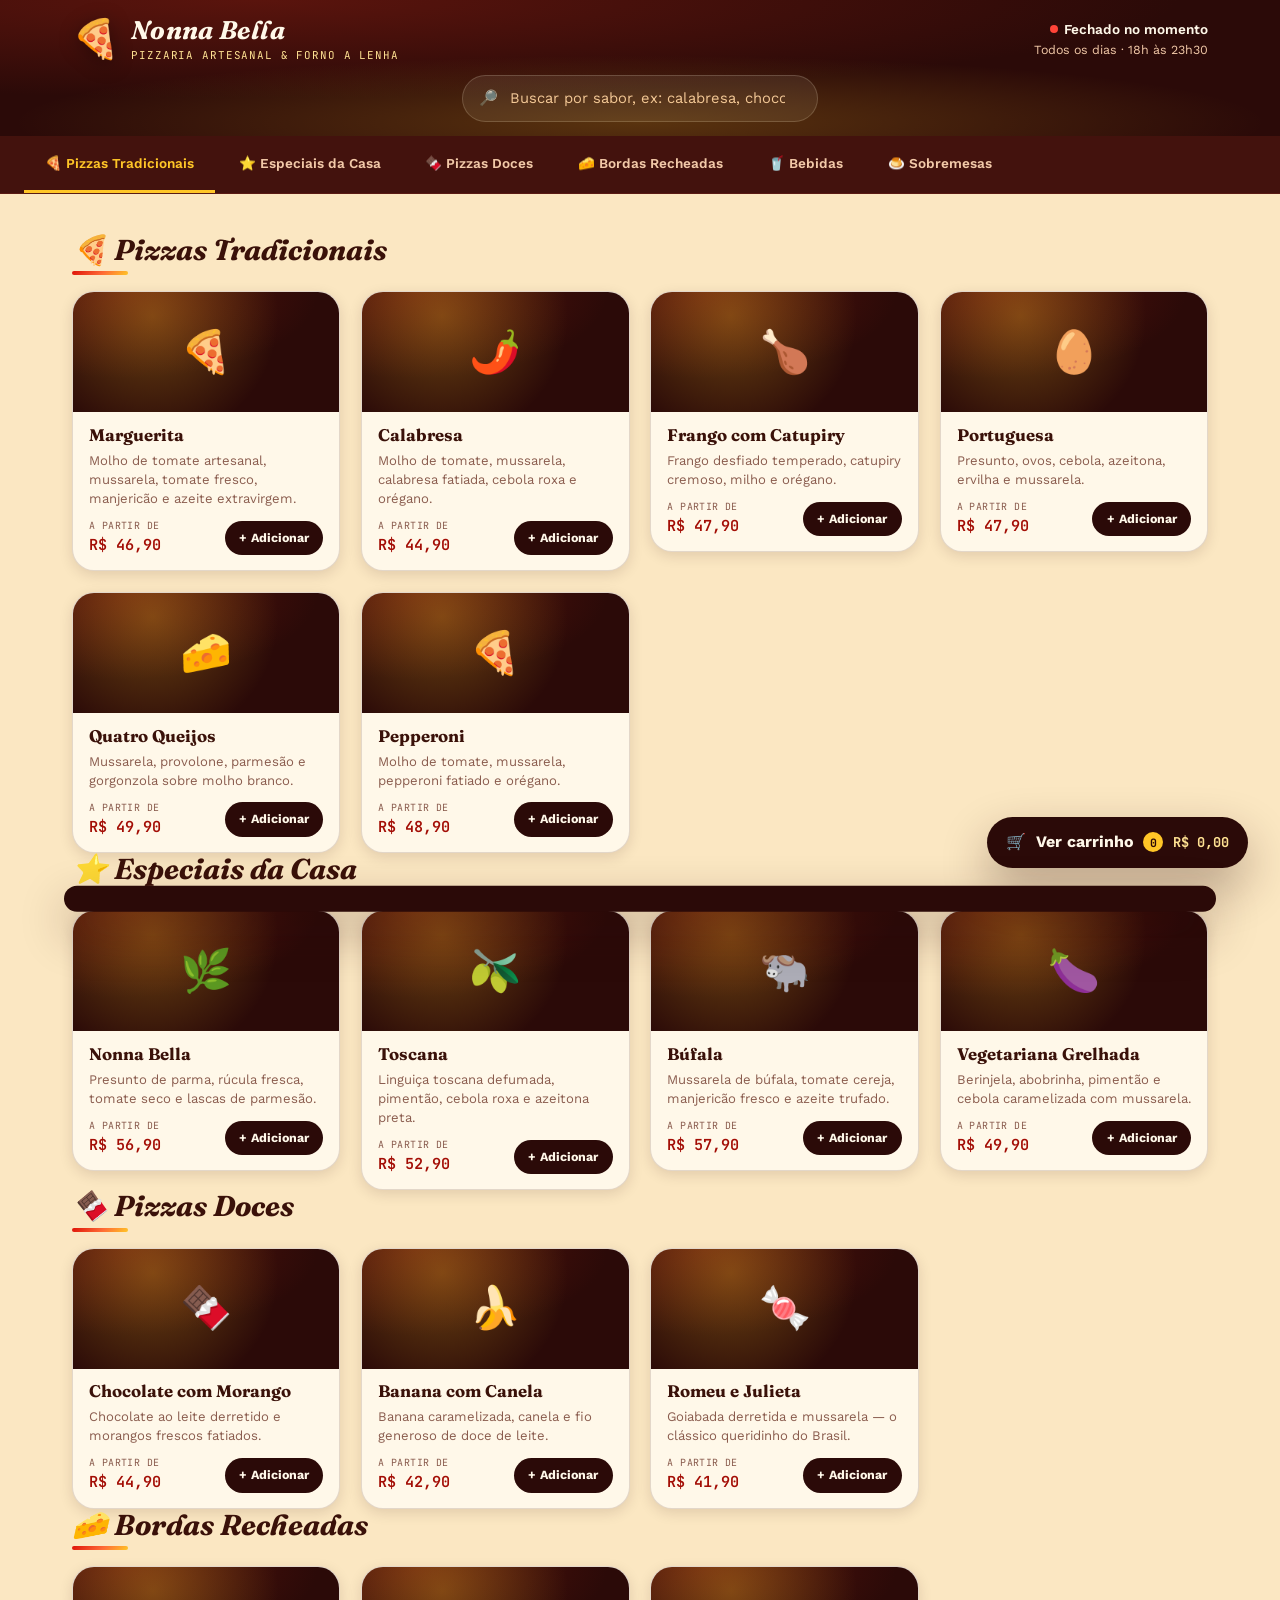
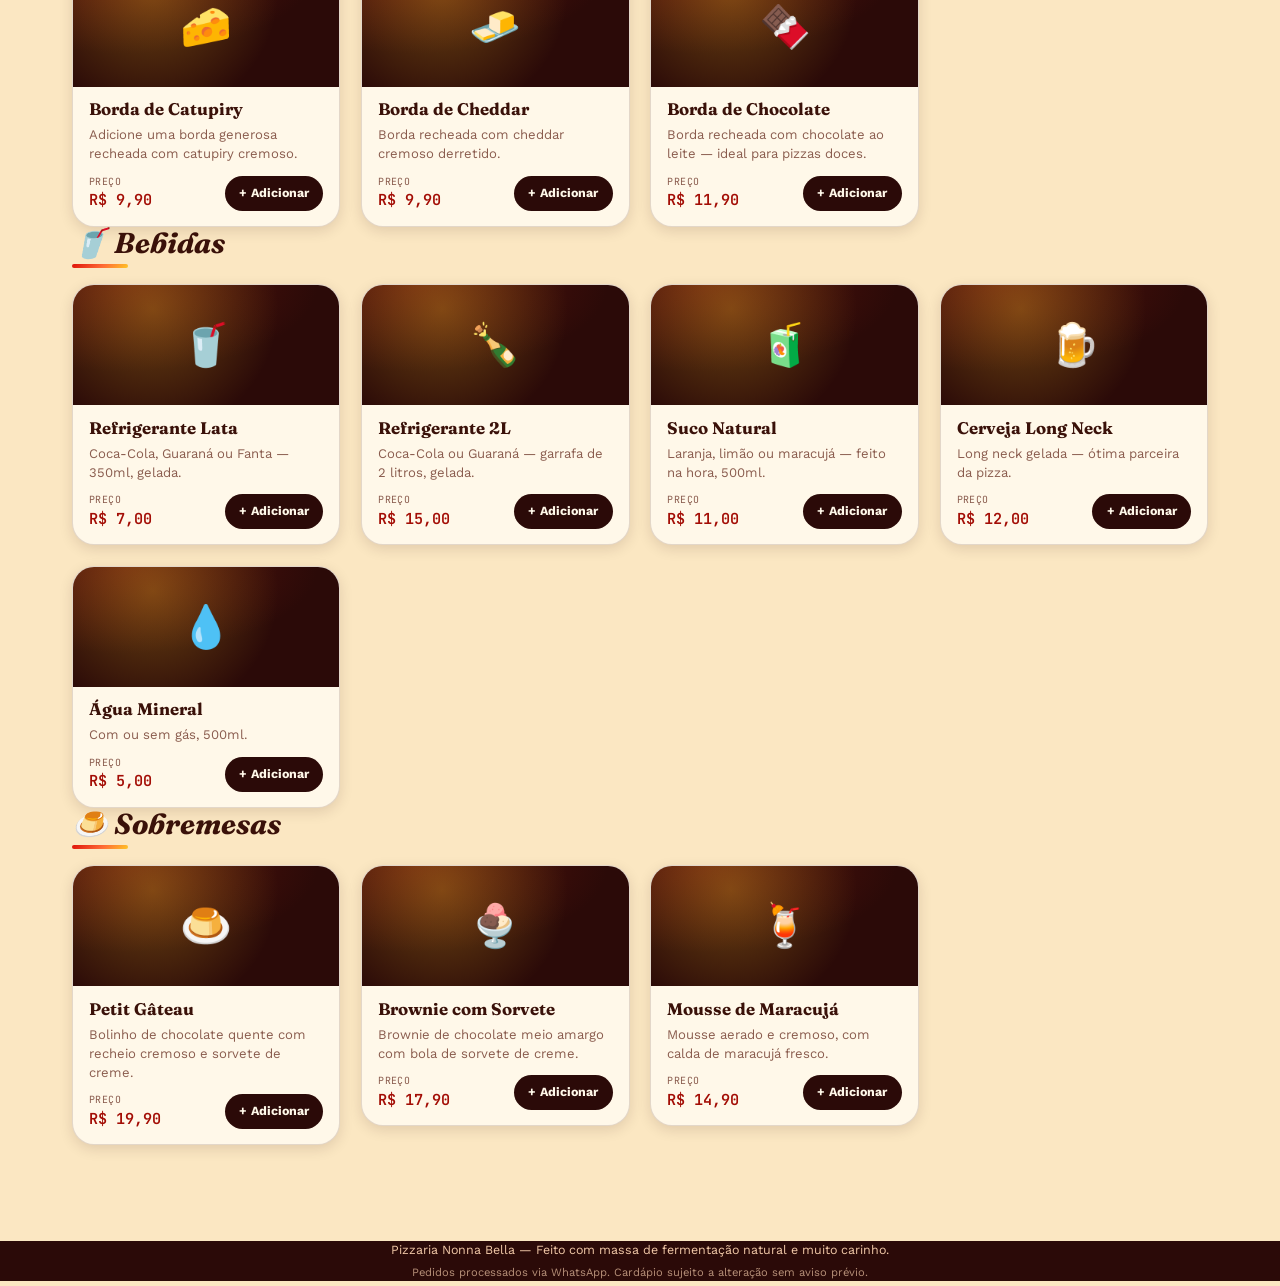
==== index.html @ b8e19115 "ajustes" ====
<!DOCTYPE html>
<html lang="pt-BR">
<head>
  <meta charset="UTF-8">
  <meta name="viewport" content="width=device-width, initial-scale=1.0, viewport-fit=cover">
  <meta name="theme-color" content="#2B0A08">
  <title>Pizzaria Nonna Bella — Cardápio Digital</title>
  <meta name="description" content="Peça sua pizza artesanal favorita e receba no conforto de casa. Cardápio digital com carrinho e finalização direto pelo WhatsApp.">

  <link rel="preconnect" href="https://fonts.googleapis.com">
  <link rel="preconnect" href="https://fonts.gstatic.com" crossorigin>
  <link rel="stylesheet" href="https://fonts.googleapis.com/css2?family=Fraunces:ital,opsz,wght@0,9..144,400;0,9..144,600;0,9..144,700;0,9..144,900;1,9..144,500;1,9..144,700&family=Work+Sans:wght@400;500;600;700;800&family=JetBrains+Mono:wght@400;600&display=swap">

  <link rel="icon" href="data:image/svg+xml,<svg xmlns=%22http://www.w3.org/2000/svg%22 viewBox=%220 0 100 100%22><text y=%22.9em%22 font-size=%2290%22>🍕</text></svg>">

  <link rel="stylesheet" href="style.css">
  <link rel="stylesheet" href="mobile.css">
</head>
<body>

<a class="pular-para-conteudo" href="#conteudoPrincipal">Pular para o cardápio</a>

<!-- ===================== CABEÇALHO ===================== -->
<header class="cabecalho" id="cabecalho">
  <div class="cabecalho__faixa-superior">
    <div class="cabecalho__conteudo container">
      <div class="cabecalho__marca">
        <span class="cabecalho__logo" aria-hidden="true">🍕</span>
        <hgroup class="cabecalho__textos">
          <h1 class="cabecalho__titulo">Nonna Bella</h1>
          <p class="cabecalho__subtitulo">Pizzaria Artesanal &amp; Forno a Lenha</p>
        </hgroup>
      </div>

      <div class="cabecalho__info">
        <p class="cabecalho__status" id="statusLoja">
          <span class="cabecalho__ponto-status" id="pontoStatus" aria-hidden="true"></span>
          <span id="textoStatus">Aberto agora</span>
        </p>
        <p class="cabecalho__horario">Todos os dias · 18h às 23h30</p>
      </div>
    </div>

    <search class="cabecalho__busca container">
      <label class="campo-busca" for="buscaProduto">
        <span class="campo-busca__icone" aria-hidden="true">🔎</span>
        <input type="search" id="buscaProduto" class="campo-busca__input" placeholder="Buscar por sabor, ex: calabresa, chocolate..." autocomplete="off">
      </label>
    </search>
  </div>

  <nav class="navegacao-categorias" id="navCategorias" aria-label="Categorias do cardápio">
    <!-- lista de categorias gerada via JavaScript -->
  </nav>
</header>

<!-- ===================== CONTEÚDO / PRODUTOS ===================== -->
<main class="conteudo container" id="conteudoPrincipal">
  <div id="listaCategorias"><!-- seções de categorias geradas via JavaScript --></div>

  <p class="mensagem-sem-resultado oculto" id="mensagemSemResultado">
    Nenhum item encontrado para essa busca. Tente outro termo 🍕
  </p>
</main>

<footer class="rodape">
  <div class="rodape__conteudo container">
    <p>Pizzaria Nonna Bella — Feito com massa de fermentação natural e muito carinho.</p>
    <p class="rodape__legal">Pedidos processados via WhatsApp. Cardápio sujeito a alteração sem aviso prévio.</p>
  </div>
</footer>

<!-- ===================== BOTÃO FLUTUANTE DO CARRINHO ===================== -->
<button type="button" id="botaoCarrinhoFlutuante" class="botao-carrinho-flutuante" aria-label="Abrir carrinho de compras">
  <span class="botao-carrinho-flutuante__icone" aria-hidden="true">🛒</span>
  <span class="botao-carrinho-flutuante__texto">Ver carrinho</span>
  <span class="botao-carrinho-flutuante__contador" id="contadorCarrinho">0</span>
  <span class="botao-carrinho-flutuante__total" id="totalCarrinhoFlutuante">R$ 0,00</span>
</button>

<!-- =====================================================================
     MODAL DE PRODUTO — div controlada por classe (.oculto). Optamos por
     NÃO usar <dialog> nativo aqui: o <dialog> vem com uma folha de
     estilos própria do navegador (definindo display, position, margin
     etc.) que compete com o nosso CSS de formas que variam entre
     Chrome/Safari/Firefox. Como não há como testar pixel a pixel em
     todos os navegadores neste ambiente, preferimos o mecanismo abaixo:
     100% controlado pelo nosso próprio CSS, sem nenhuma regra "de
     fábrica" do navegador para entrar em conflito.
     ===================================================================== -->
<div class="sobreposicao oculto" id="sobreposicaoProduto"></div>
<section id="modalProduto" class="modal-produto oculto" role="dialog" aria-modal="true" aria-labelledby="modalProdutoTitulo">
  <button type="button" id="fecharModalProduto" class="modal-produto__fechar" aria-label="Fechar">✕</button>

  <header class="modal-produto__cabecalho">
    <div class="modal-produto__foto-area">
      <span class="modal-produto__emoji" id="modalProdutoEmoji" aria-hidden="true"></span>
      <img class="modal-produto__foto" id="modalProdutoFoto" src="" alt="">
    </div>
    <h2 class="modal-produto__titulo" id="modalProdutoTitulo"></h2>
    <p class="modal-produto__descricao" id="modalProdutoDescricao"></p>
  </header>

  <form id="formModalProduto" class="modal-produto__corpo">
    <fieldset id="secaoVariacoes" class="modal-produto__secao">
      <legend class="modal-produto__rotulo">Escolha o tamanho</legend>
      <ul class="lista-variacoes" id="listaVariacoes"><!-- gerado via JavaScript --></ul>
    </fieldset>

    <div class="modal-produto__secao">
      <label class="modal-produto__rotulo" for="observacaoProduto">Alguma observação? (opcional)</label>
      <textarea id="observacaoProduto" class="modal-produto__textarea" placeholder="Ex: sem cebola, caprichar no orégano..." maxlength="140" rows="2"></textarea>
    </div>

    <footer class="modal-produto__rodape">
      <div class="controle-quantidade" role="group" aria-label="Quantidade">
        <button type="button" id="diminuirQuantidade" class="controle-quantidade__botao" aria-label="Diminuir quantidade">−</button>
        <span class="controle-quantidade__valor" id="valorQuantidade">1</span>
        <button type="button" id="aumentarQuantidade" class="controle-quantidade__botao" aria-label="Aumentar quantidade">+</button>
      </div>
      <button type="submit" id="botaoAdicionarCarrinho" class="botao botao--primario modal-produto__adicionar">
        Adicionar · <span id="precoTotalModal">R$ 0,00</span>
      </button>
    </footer>
  </form>
</section>

<!-- =====================================================================
     PAINEL: CARRINHO — div controlada por classe (.oculto), mesmo
     motivo explicado acima no modal de produto.
     ===================================================================== -->
<div class="sobreposicao oculto" id="sobreposicaoCarrinho"></div>
<aside id="painelCarrinho" class="painel-lateral oculto" aria-label="Carrinho de compras">
  <header class="painel-lateral__cabecalho">
    <h2>Seu carrinho</h2>
    <button type="button" id="fecharCarrinho" class="painel-lateral__fechar" aria-label="Fechar carrinho">✕</button>
  </header>

  <ul class="painel-lateral__corpo" id="listaItensCarrinho"><!-- itens gerados via JavaScript --></ul>

  <div class="painel-carrinho__vazio oculto" id="carrinhoVazio">
    <p class="painel-carrinho__vazio-titulo">Seu carrinho está vazio.</p>
    <p class="painel-carrinho__vazio-dica">Adicione uma pizza deliciosa do cardápio!</p>
  </div>

  <footer class="painel-lateral__rodape" id="rodapeCarrinho">
    <dl class="resumo-valores">
      <dt>Subtotal</dt>
      <dd id="subtotalCarrinho">R$ 0,00</dd>
    </dl>
    <p class="painel-lateral__aviso">Taxa de entrega calculada no checkout.</p>
    <button type="button" id="botaoIrParaCheckout" class="botao botao--primario botao--bloco">
      Continuar para o checkout
    </button>
  </footer>
</aside>

<!-- =====================================================================
     PAINEL: CHECKOUT — div controlada por classe (.oculto), mesmo
     motivo explicado acima no modal de produto. Cada etapa do
     formulário continua sendo um <fieldset>/<legend> — essa parte da
     semântica não depende do mecanismo de abrir/fechar e é 100% segura.
     ===================================================================== -->
<div class="sobreposicao oculto" id="sobreposicaoCheckout"></div>
<aside id="painelCheckout" class="painel-lateral painel-lateral--checkout oculto" aria-label="Finalizar pedido">
  <header class="painel-lateral__cabecalho">
    <button type="button" id="voltarParaCarrinho" class="painel-lateral__voltar" aria-label="Voltar ao carrinho">←</button>
    <h2>Finalizar pedido</h2>
    <button type="button" id="fecharCheckout" class="painel-lateral__fechar" aria-label="Fechar checkout">✕</button>
  </header>

  <form id="formCheckout" class="painel-lateral__corpo formulario-checkout" novalidate>

    <fieldset class="grupo-formulario">
      <legend class="grupo-formulario__titulo">1. Seus dados</legend>

      <label class="campo" for="nomeCliente">
        Nome completo
        <input type="text" id="nomeCliente" name="nomeCliente" required placeholder="Como podemos te chamar?">
      </label>

      <label class="campo" for="telefoneCliente">
        WhatsApp para contato
        <input type="tel" id="telefoneCliente" name="telefoneCliente" required placeholder="(21) 99999-9999" inputmode="tel">
      </label>
    </fieldset>

    <fieldset class="grupo-formulario">
      <legend class="grupo-formulario__titulo">2. Entrega</legend>

      <fieldset class="opcoes-segmentadas grupo-formulario__subgrupo">
        <legend class="grupo-formulario__sublegenda">Tipo de entrega</legend>
        <label class="opcao-segmentada">
          <input type="radio" name="tipoEntrega" value="entrega" checked>
          <span>🛵 Entrega</span>
        </label>
        <label class="opcao-segmentada">
          <input type="radio" name="tipoEntrega" value="retirada">
          <span>🏠 Retirar no local</span>
        </label>
      </fieldset>

      <fieldset id="camposEndereco" class="campos-endereco grupo-formulario__subgrupo">
        <legend class="grupo-formulario__sublegenda">Endereço de entrega</legend>

        <label class="campo campo--flex-grande" for="ruaEndereco">
          Rua / Avenida
          <input type="text" id="ruaEndereco" name="ruaEndereco" placeholder="Ex: Rua das Palmeiras">
        </label>

        <div class="linha-campos">
          <label class="campo" for="numeroEndereco">
            Número
            <input type="text" id="numeroEndereco" name="numeroEndereco" placeholder="123" inputmode="numeric">
          </label>
          <label class="campo campo--flex-grande" for="bairroEndereco">
            Bairro
            <input type="text" id="bairroEndereco" name="bairroEndereco" placeholder="Centro">
          </label>
        </div>

        <label class="campo" for="complementoEndereco">
          Complemento <span class="campo__opcional">(opcional)</span>
          <input type="text" id="complementoEndereco" name="complementoEndereco" placeholder="Apto, bloco, casa...">
        </label>

        <label class="campo" for="referenciaEndereco">
          Ponto de referência <span class="campo__opcional">(opcional)</span>
          <input type="text" id="referenciaEndereco" name="referenciaEndereco" placeholder="Perto de...">
        </label>
      </fieldset>
    </fieldset>

    <fieldset class="grupo-formulario">
      <legend class="grupo-formulario__titulo">3. Pagamento</legend>

      <fieldset class="opcoes-pagamento grupo-formulario__subgrupo">
        <legend class="grupo-formulario__sublegenda">Forma de pagamento</legend>
        <label class="opcao-pagamento">
          <input type="radio" name="formaPagamento" value="dinheiro" checked>
          <span>💵 Dinheiro</span>
        </label>
        <label class="opcao-pagamento">
          <input type="radio" name="formaPagamento" value="cartao">
          <span>💳 Cartão na entrega</span>
        </label>
        <label class="opcao-pagamento">
          <input type="radio" name="formaPagamento" value="pix">
          <span>📱 Pix</span>
        </label>
      </fieldset>

      <label class="campo" id="campoTroco" for="trocoPara">
        Precisa de troco para quanto? <span class="campo__opcional">(opcional)</span>
        <input type="text" id="trocoPara" name="trocoPara" placeholder="Ex: 100,00" inputmode="decimal">
      </label>

      <p class="aviso-pix oculto" id="avisoPix">A chave Pix será informada pela pizzaria na conversa do WhatsApp para você concluir o pagamento.</p>
    </fieldset>

    <fieldset class="grupo-formulario">
      <legend class="grupo-formulario__titulo">4. Observações do pedido</legend>

      <label class="campo" for="observacoesGerais">
        Alguma informação extra? <span class="campo__opcional">(opcional)</span>
        <textarea id="observacoesGerais" name="observacoesGerais" rows="2" maxlength="200" placeholder="Ex: tocar interfone, deixar com o porteiro..."></textarea>
      </label>
    </fieldset>

    <fieldset class="grupo-formulario">
      <legend class="grupo-formulario__titulo">5. Resumo do pedido</legend>

      <ul class="resumo-pedido" id="resumoPedido"><!-- itens gerados via JavaScript --></ul>

      <dl class="resumo-valores">
        <dt>Subtotal</dt>
        <dd id="resumoSubtotal">R$ 0,00</dd>
        <dt id="rotuloTaxaEntrega">Taxa de entrega</dt>
        <dd id="resumoTaxaEntrega">R$ 0,00</dd>
        <dt class="resumo-valores__total">Total</dt>
        <dd class="resumo-valores__total" id="resumoTotal">R$ 0,00</dd>
      </dl>
    </fieldset>

    <button type="submit" id="botaoFinalizarPedido" class="botao botao--whatsapp botao--bloco">
      <span aria-hidden="true">✅</span> Enviar pedido pelo WhatsApp
    </button>
    <p class="formulario-checkout__aviso">Ao confirmar, abriremos o WhatsApp da pizzaria com seu pedido pronto — é só apertar enviar.</p>

    <a href="#" id="linkManualWhatsapp" class="botao botao--whatsapp botao--bloco oculto" target="_blank" rel="noopener">
      <span aria-hidden="true">📲</span> Não abriu? Toque aqui para enviar pelo WhatsApp
    </a>
  </form>
</aside>

<!-- =====================================================================
     TOAST — div simples controlada por classe, com z-index alto o
     bastante para ficar acima da sobreposição e dos painéis (que agora
     também são controlados manualmente por nós, então não há mais
     nenhuma camada "surpresa" do navegador para disputar espaço aqui).
     ===================================================================== -->
<div id="toast" class="toast" role="status" aria-live="polite"></div>

<script src="script.js"></script>
</body>
</html>
---- style.css ----
/* =========================================================================
   PIZZARIA NONNA BELLA — STYLE.CSS
   Identidade visual: vermelho (tomate/fogo) + amarelo (queijo/dourado).
   Este arquivo cuida de: variáveis de design, reset, tipografia,
   cores, sombras, animações e a "pele" (skin) dos componentes.
   O arquivo mobile.css cuida da estrutura/layout responsivo.

   Convenção deste arquivo: uma propriedade por linha, sempre.
   ========================================================================= */

/* -------------------- 1. VARIÁVEIS DE DESIGN -------------------- */
:root {
  /* Vermelho — cor principal da marca (molho de tomate / fogo do forno) */
  --cor-vermelho: #DE1208;
  --cor-vermelho-escuro: #A30D05;
  --cor-vermelho-claro: #FF4438;

  /* Amarelo — cor de destaque (queijo derretido / crosta dourada) */
  --cor-amarelo: #FFC627;
  --cor-amarelo-escuro: #C98A00;
  --cor-amarelo-claro: #FFE293;

  /* Neutras quentes que sustentam a paleta vermelho/amarelo */
  --cor-creme: #FFF8E9;
  --cor-creme-escuro: #FBE7C2;
  --cor-escura: #2B0A08;
  --cor-escura-clara: #43120D;
  --cor-escura-borda: #591B14;

  /* Texto */
  --cor-texto: #3A1109;
  --cor-texto-suave: #8A5C4E;
  --cor-texto-claro: #FFF8E9;
  --cor-texto-claro-suave: #F2C9A8;

  /* Bordas */
  --cor-borda: rgba(58, 17, 9, 0.14);
  --cor-borda-forte: rgba(58, 17, 9, 0.26);

  /* Cores de sistema */
  --cor-perigo: #B0202A;
  --cor-sucesso: #A66A00;

  /* Gradientes */
  --gradiente-fogo: linear-gradient(135deg, var(--cor-vermelho) 0%, #FF6B35 55%, var(--cor-amarelo) 100%);
  --gradiente-dourado: linear-gradient(135deg, #FFD84D 0%, var(--cor-amarelo) 55%, #E0A100 100%);
  --gradiente-forno: radial-gradient(120% 120% at 20% 0%, #5A140D 0%, var(--cor-escura) 60%);

  /* Tipografia */
  --fonte-display: 'Fraunces', Georgia, serif;
  --fonte-corpo: 'Work Sans', -apple-system, BlinkMacSystemFont, sans-serif;
  --fonte-mono: 'JetBrains Mono', 'Courier New', monospace;

  /* Raios e sombras */
  --raio-sm: 8px;
  --raio-md: 14px;
  --raio-lg: 22px;
  --raio-pilula: 999px;
  --sombra-suave: 0 4px 14px rgba(43, 10, 8, 0.12);
  --sombra-media: 0 10px 28px rgba(43, 10, 8, 0.18);
  --sombra-forte: 0 20px 48px rgba(43, 10, 8, 0.32);

  /* Transições */
  --transicao-rapida: 150ms ease;
  --transicao-media: 260ms cubic-bezier(0.22, 1, 0.36, 1);

  /* Camadas (z-index). Como voltamos a controlar os painéis e modais
     manualmente (em vez do <dialog> nativo), somos nós que garantimos
     a ordem de empilhamento — por isso a lista completa aqui. */
  --camada-navegacao: 40;
  --camada-flutuante: 50;
  --camada-sobreposicao: 60;
  --camada-painel: 70;
  --camada-modal: 80;
  --camada-toast: 100;
}

/* -------------------- 2. RESET -------------------- */
* {
  box-sizing: border-box;
}
html {
  -webkit-text-size-adjust: 100%;
  /* Propositalmente SEM "scroll-behavior: smooth" aqui. Essa
     propriedade, combinada com rolagem disparada via JavaScript
     (window.scrollTo/scrollIntoView), pode travar a rolagem da página
     por completo em alguns motores de navegador — confirmamos isso com
     testes automatizados. A suavidade da rolagem ao clicar numa
     categoria já é feita à mão em script.js (função rolarSuavemente),
     então esta propriedade seria redundante mesmo se não causasse
     problema nenhum. */
}
body,
h1,
h2,
h3,
p,
figure,
blockquote,
dl,
dd,
fieldset {
  margin: 0;
}
ul,
ol {
  margin: 0;
  padding: 0;
  list-style: none;
}
img,
picture {
  max-width: 100%;
  display: block;
}
input,
button,
textarea,
select {
  font: inherit;
  color: inherit;
}
button {
  cursor: pointer;
}
a {
  color: inherit;
}
fieldset {
  border: none;
  padding: 0;
  min-width: 0;
}
legend {
  padding: 0;
  width: 100%;
}

@media (prefers-reduced-motion: reduce) {
  html {
    scroll-behavior: auto;
  }
  * {
    animation-duration: 0.01ms !important;
    animation-iteration-count: 1 !important;
    transition-duration: 0.01ms !important;
  }
}

/* -------------------- 3. BASE -------------------- */
body {
  font-family: var(--fonte-corpo);
  background: var(--cor-creme-escuro);
  color: var(--cor-texto);
  line-height: 1.5;
  -webkit-font-smoothing: antialiased;
}

.pular-para-conteudo {
  position: absolute;
  left: -999px;
  top: 0;
  background: var(--cor-amarelo);
  color: var(--cor-escura);
  padding: 0.75rem 1.25rem;
  border-radius: 0 0 var(--raio-sm) 0;
  font-weight: 700;
  z-index: 999;
}
.pular-para-conteudo:focus {
  left: 0;
}

:focus-visible {
  outline: 3px solid var(--cor-amarelo);
  outline-offset: 2px;
}

h1,
h2,
h3 {
  font-family: var(--fonte-display);
  font-weight: 700;
  line-height: 1.1;
}

.oculto {
  display: none !important;
}

/* -------------------- 4. CABEÇALHO -------------------- */
.cabecalho__faixa-superior {
  background: var(--gradiente-forno);
  color: var(--cor-texto-claro);
  position: relative;
  overflow: hidden;
}
.cabecalho__faixa-superior::after {
  content: "";
  position: absolute;
  inset: auto -20% -60% -20%;
  height: 140%;
  background: radial-gradient(closest-side, rgba(255, 198, 39, 0.22), transparent 70%);
  pointer-events: none;
}

.cabecalho__logo {
  font-size: 2.4rem;
  line-height: 1;
  filter: drop-shadow(0 4px 10px rgba(0, 0, 0, 0.35));
}

.cabecalho__textos {
  display: flex;
  flex-direction: column;
  gap: 0.15rem;
}

.cabecalho__titulo {
  font-size: 1.6rem;
  font-style: italic;
  letter-spacing: 0.01em;
  color: var(--cor-texto-claro);
}

.cabecalho__subtitulo {
  font-family: var(--fonte-mono);
  font-size: 0.68rem;
  letter-spacing: 0.08em;
  text-transform: uppercase;
  color: var(--cor-amarelo-claro);
}

.cabecalho__status {
  display: inline-flex;
  align-items: center;
  gap: 0.4rem;
  font-weight: 600;
  font-size: 0.85rem;
  color: var(--cor-texto-claro);
}
.cabecalho__ponto-status {
  width: 8px;
  height: 8px;
  border-radius: 50%;
  background: var(--cor-amarelo);
  box-shadow: 0 0 0 0 rgba(255, 198, 39, 0.6);
  animation: pulsar-status 2s infinite;
}
.cabecalho__status--fechado .cabecalho__ponto-status {
  background: var(--cor-vermelho-claro);
  animation: none;
  box-shadow: none;
}
@keyframes pulsar-status {
  0% {
    box-shadow: 0 0 0 0 rgba(255, 198, 39, 0.55);
  }
  70% {
    box-shadow: 0 0 0 7px rgba(255, 198, 39, 0);
  }
  100% {
    box-shadow: 0 0 0 0 rgba(255, 198, 39, 0);
  }
}

.cabecalho__horario {
  font-size: 0.78rem;
  color: var(--cor-texto-claro-suave);
}

.campo-busca {
  display: flex;
  align-items: center;
  gap: 0.6rem;
  background: rgba(255, 248, 233, 0.08);
  border: 1px solid rgba(255, 248, 233, 0.18);
  border-radius: var(--raio-pilula);
  padding: 0.65rem 1rem;
  transition: border-color var(--transicao-rapida), background var(--transicao-rapida);
}
.campo-busca:focus-within {
  border-color: var(--cor-amarelo);
  background: rgba(255, 248, 233, 0.12);
}
.campo-busca__icone {
  font-size: 0.95rem;
  opacity: 0.8;
}
.campo-busca__input {
  background: transparent;
  border: none;
  outline: none;
  color: var(--cor-texto-claro);
  width: 100%;
  font-size: 0.92rem;
}
.campo-busca__input::placeholder {
  color: var(--cor-texto-claro-suave);
}

.navegacao-categorias {
  background: var(--cor-escura-clara);
  border-bottom: 1px solid var(--cor-escura-borda);
  position: sticky;
  top: 0;
  z-index: var(--camada-navegacao);
}
.navegacao-categorias__lista {
  display: flex;
  overflow-x: auto;
  scrollbar-width: none;
}
.navegacao-categorias__lista::-webkit-scrollbar {
  display: none;
}
.navegacao-categorias__botao {
  background: transparent;
  border: none;
  color: var(--cor-texto-claro-suave);
  font-weight: 600;
  font-size: 0.85rem;
  white-space: nowrap;
  padding: 0.9rem 1rem;
  border-bottom: 3px solid transparent;
  transition: color var(--transicao-rapida), border-color var(--transicao-rapida);
}
.navegacao-categorias__botao:hover {
  color: var(--cor-texto-claro);
}
.navegacao-categorias__botao[aria-current="true"] {
  color: var(--cor-amarelo);
  border-bottom-color: var(--cor-amarelo);
}

/* -------------------- 5. SEÇÕES DE CATEGORIA -------------------- */
.secao-categoria__titulo {
  font-size: 1.5rem;
  font-style: italic;
  color: var(--cor-texto);
  position: relative;
  padding-bottom: 0.6rem;
}
.secao-categoria__titulo::after {
  content: "";
  position: absolute;
  left: 0;
  bottom: 0;
  width: 56px;
  height: 4px;
  border-radius: var(--raio-pilula);
  background: var(--gradiente-fogo);
}

/* -------------------- 6. CARTÃO DE PRODUTO -------------------- */
.cartao-produto {
  background: var(--cor-creme);
  border: 1px solid var(--cor-borda);
  border-radius: var(--raio-lg);
  box-shadow: var(--sombra-suave);
  transition: transform var(--transicao-media), box-shadow var(--transicao-media);
  overflow: hidden;
}
.cartao-produto:hover {
  transform: translateY(-3px);
  box-shadow: var(--sombra-media);
}
.cartao-produto__emoji-area {
  background: var(--gradiente-forno);
  display: flex;
  align-items: center;
  justify-content: center;
  font-size: 2.6rem;
  position: relative;
  overflow: hidden;
}
.cartao-produto__emoji-area::after {
  content: "";
  position: absolute;
  inset: 0;
  background: radial-gradient(circle at 30% 20%, rgba(255, 198, 39, 0.3), transparent 60%);
  pointer-events: none;
}
.cartao-produto__emoji-fallback {
  position: relative;
  z-index: 1;
}
.cartao-produto__foto {
  position: absolute;
  inset: 0;
  width: 100%;
  height: 100%;
  object-fit: cover;
  z-index: 2;
}
.cartao-produto__nome {
  font-size: 1.05rem;
  color: var(--cor-texto);
}
.cartao-produto__descricao {
  font-size: 0.82rem;
  color: var(--cor-texto-suave);
  line-height: 1.45;
}
.cartao-produto__rodape {
  display: flex;
  align-items: center;
  justify-content: space-between;
}
.cartao-produto__preco {
  font-family: var(--fonte-mono);
  font-weight: 600;
  font-size: 0.95rem;
  color: var(--cor-vermelho-escuro);
}
.cartao-produto__preco span {
  display: block;
  font-size: 0.62rem;
  color: var(--cor-texto-suave);
  font-weight: 400;
  text-transform: uppercase;
  letter-spacing: 0.04em;
}

/* -------------------- 7. BOTÕES -------------------- */
.botao {
  border: none;
  border-radius: var(--raio-pilula);
  font-weight: 700;
  font-size: 0.9rem;
  padding: 0.7rem 1.2rem;
  display: inline-flex;
  align-items: center;
  justify-content: center;
  gap: 0.4rem;
  transition: transform var(--transicao-rapida), box-shadow var(--transicao-rapida), background var(--transicao-rapida);
}
.botao:active {
  transform: scale(0.97);
}

.botao--primario {
  background: var(--gradiente-fogo);
  color: var(--cor-creme);
  box-shadow: var(--sombra-suave);
}
.botao--primario:hover {
  box-shadow: var(--sombra-media);
}

.botao--secundario {
  background: var(--cor-creme);
  color: var(--cor-vermelho-escuro);
  border: 1.5px solid var(--cor-vermelho);
}

/* O botão de finalizar pedido usa o gradiente dourado (em vez do
   verde do WhatsApp) para se manter 100% dentro da paleta vermelho
   e amarelo do site, com texto escuro para bom contraste sobre o
   amarelo. Também é, de propósito, visualmente diferente do botão
   "Adicionar"/"Continuar" (vermelho): é a ação final, então precisa
   se destacar como um "ponto alto" dourado dentro da página. */
.botao--whatsapp {
  background: var(--gradiente-dourado);
  color: var(--cor-escura);
  box-shadow: var(--sombra-suave);
}
.botao--whatsapp:hover {
  box-shadow: var(--sombra-media);
}

.botao--adicionar-cartao {
  background: var(--cor-escura);
  color: var(--cor-creme);
  font-size: 0.78rem;
  padding: 0.5rem 0.9rem;
}
.botao--adicionar-cartao:hover {
  background: var(--cor-vermelho-escuro);
}

.botao--bloco {
  width: 100%;
}

/* -------------------- 8. BOTÃO FLUTUANTE CARRINHO -------------------- */
.botao-carrinho-flutuante {
  position: fixed;
  z-index: var(--camada-flutuante);
  background: var(--cor-escura);
  color: var(--cor-creme);
  border: none;
  border-radius: var(--raio-pilula);
  box-shadow: var(--sombra-forte);
  display: flex;
  align-items: center;
  gap: 0.6rem;
  padding: 0.85rem 1.2rem;
  font-weight: 700;
  animation: entrar-flutuante var(--transicao-media);
}
.botao-carrinho-flutuante:hover {
  background: var(--cor-escura-clara);
}
.botao-carrinho-flutuante__contador {
  background: var(--cor-amarelo);
  color: var(--cor-escura);
  font-family: var(--fonte-mono);
  font-size: 0.72rem;
  font-weight: 700;
  min-width: 20px;
  height: 20px;
  border-radius: 50%;
  display: inline-flex;
  align-items: center;
  justify-content: center;
  padding: 0 4px;
}
.botao-carrinho-flutuante__total {
  font-family: var(--fonte-mono);
  color: var(--cor-amarelo-claro);
  font-size: 0.85rem;
}
@keyframes entrar-flutuante {
  from {
    transform: translateY(20px);
    opacity: 0;
  }
  to {
    transform: translateY(0);
    opacity: 1;
  }
}

/* -------------------- 9. SOBREPOSIÇÃO (overlay escuro) --------------------
   Voltamos a usar uma div própria para o fundo escurecido, controlada
   por nós via classe .oculto. É um pouco mais verboso que o ::backdrop
   do <dialog> nativo, mas é 100% previsível: nenhuma folha de estilo
   interna do navegador para entrar em conflito com o nosso CSS. */
.sobreposicao {
  position: fixed;
  inset: 0;
  background: rgba(43, 10, 8, 0.6);
  backdrop-filter: blur(2px);
  z-index: var(--camada-sobreposicao);
  animation: aparecer-sobreposicao var(--transicao-media);
}
@keyframes aparecer-sobreposicao {
  from {
    opacity: 0;
  }
  to {
    opacity: 1;
  }
}

/* -------------------- 10. MODAL DE PRODUTO -------------------- */
.modal-produto {
  position: fixed;
  z-index: var(--camada-modal);
  background: var(--cor-creme);
  color: inherit;
  box-shadow: var(--sombra-forte);
  overflow-y: auto;
}
.modal-produto__fechar {
  position: absolute;
  top: 1rem;
  right: 1rem;
  width: 34px;
  height: 34px;
  border-radius: 50%;
  border: none;
  background: rgba(58, 17, 9, 0.08);
  font-size: 1rem;
  z-index: 2;
}
.modal-produto__fechar:hover {
  background: rgba(58, 17, 9, 0.16);
}

.modal-produto__cabecalho {
  background: var(--gradiente-forno);
  color: var(--cor-texto-claro);
  text-align: center;
}
.modal-produto__foto-area {
  position: relative;
  display: flex;
  align-items: center;
  justify-content: center;
  overflow: hidden;
  border-radius: var(--raio-md);
}
.modal-produto__emoji {
  font-size: 3rem;
  display: block;
  position: relative;
  z-index: 1;
}
.modal-produto__foto {
  position: absolute;
  inset: 0;
  width: 100%;
  height: 100%;
  object-fit: cover;
  z-index: 2;
}
.modal-produto__titulo {
  font-style: italic;
  color: var(--cor-texto-claro);
}
.modal-produto__descricao {
  color: var(--cor-texto-claro-suave);
  font-size: 0.88rem;
  line-height: 1.5;
}

.modal-produto__rotulo {
  font-weight: 700;
  font-size: 0.85rem;
  text-transform: uppercase;
  letter-spacing: 0.04em;
  color: var(--cor-texto-suave);
  display: block;
}

.lista-variacoes {
  display: flex;
  flex-direction: column;
  gap: 0.6rem;
}
.opcao-variacao__rotulo {
  display: flex;
  align-items: center;
  justify-content: space-between;
  border: 1.5px solid var(--cor-borda-forte);
  border-radius: var(--raio-md);
  padding: 0.75rem 1rem;
  cursor: pointer;
  transition: border-color var(--transicao-rapida), background var(--transicao-rapida);
}
.opcao-variacao__rotulo:has(input:checked) {
  border-color: var(--cor-vermelho);
  background: rgba(214, 40, 57, 0.06);
}
.opcao-variacao__linha-esquerda {
  display: flex;
  align-items: center;
  gap: 0.6rem;
}
.opcao-variacao__nome {
  font-weight: 600;
  font-size: 0.92rem;
}
.opcao-variacao__preco {
  font-family: var(--fonte-mono);
  font-weight: 600;
  color: var(--cor-vermelho-escuro);
}
.opcao-variacao__rotulo input {
  accent-color: var(--cor-vermelho);
  width: 18px;
  height: 18px;
}

.modal-produto__textarea {
  width: 100%;
  border: 1.5px solid var(--cor-borda-forte);
  border-radius: var(--raio-md);
  padding: 0.7rem 0.9rem;
  font-family: var(--fonte-corpo);
  font-size: 0.9rem;
  resize: vertical;
}
.modal-produto__textarea:focus {
  border-color: var(--cor-vermelho);
  outline: none;
}

.controle-quantidade {
  display: flex;
  align-items: center;
  gap: 0.9rem;
  background: var(--cor-creme-escuro);
  border-radius: var(--raio-pilula);
  padding: 0.35rem 0.5rem;
}
.controle-quantidade__botao {
  width: 34px;
  height: 34px;
  border-radius: 50%;
  border: none;
  background: var(--cor-escura);
  color: var(--cor-creme);
  font-size: 1.1rem;
  font-weight: 700;
  line-height: 1;
}
.controle-quantidade__botao:hover {
  background: var(--cor-vermelho-escuro);
}
.controle-quantidade__valor {
  font-family: var(--fonte-mono);
  font-weight: 700;
  min-width: 1.4rem;
  text-align: center;
}

/* -------------------- 11. PAINÉIS (carrinho/checkout) --------------------
   IMPORTANTE: "display: flex" só é aplicado dentro de ":not(.oculto)".
   Deixar "display: flex" incondicional aqui foi exatamente o bug do
   painel aparecendo fora do lugar: com display fixo, a única coisa que
   escondia o painel era o "transform" empurrando-o para fora da tela —
   qualquer imprecisão nesse cálculo (ou diferença de comportamento
   entre navegadores) deixava o painel visível/mal posicionado. Agora,
   quando ".oculto" está presente, "display: none !important" (definido
   mais abaixo, na seção 3) garante que o painel simplesmente não existe
   visualmente — sem depender de transform nenhum. */
.painel-lateral {
  position: fixed;
  z-index: var(--camada-painel);
  background: var(--cor-creme);
  color: inherit;
  box-shadow: var(--sombra-forte);
}
.painel-lateral:not(.oculto) {
  display: flex;
  flex-direction: column;
}
.painel-lateral__cabecalho {
  display: flex;
  align-items: center;
  justify-content: space-between;
  background: var(--cor-escura);
  color: var(--cor-creme);
}
.painel-lateral__cabecalho h2 {
  font-style: italic;
  font-size: 1.2rem;
  color: var(--cor-creme);
}
.painel-lateral__fechar,
.painel-lateral__voltar {
  background: rgba(255, 248, 233, 0.1);
  border: none;
  color: var(--cor-creme);
  width: 32px;
  height: 32px;
  border-radius: 50%;
  font-size: 1rem;
}
.painel-lateral__fechar:hover,
.painel-lateral__voltar:hover {
  background: rgba(255, 248, 233, 0.2);
}

.painel-lateral__corpo {
  flex: 1;
  overflow-y: auto;
}

.item-carrinho {
  display: grid;
  grid-template-columns: auto 1fr auto;
  gap: 0.8rem;
  border-bottom: 1px solid var(--cor-borda);
  align-items: start;
}
.item-carrinho__emoji {
  font-size: 1.6rem;
  background: var(--cor-creme-escuro);
  border-radius: var(--raio-sm);
  width: 44px;
  height: 44px;
  display: flex;
  align-items: center;
  justify-content: center;
}
.item-carrinho__nome {
  font-weight: 700;
  font-size: 0.92rem;
}
.item-carrinho__variacao {
  font-size: 0.78rem;
  color: var(--cor-texto-suave);
}
.item-carrinho__obs {
  font-size: 0.76rem;
  color: var(--cor-amarelo-escuro);
  background: rgba(255, 198, 39, 0.14);
  border-radius: var(--raio-sm);
  padding: 0.2rem 0.5rem;
  display: inline-block;
}
.item-carrinho__preco {
  font-family: var(--fonte-mono);
  font-weight: 700;
  font-size: 0.88rem;
  white-space: nowrap;
}
.item-carrinho__remover {
  background: none;
  border: none;
  color: var(--cor-perigo);
  font-size: 0.75rem;
  text-decoration: underline;
  padding: 0;
}
.item-carrinho__controle {
  display: flex;
  align-items: center;
  gap: 0.5rem;
}
.item-carrinho__controle button {
  width: 24px;
  height: 24px;
  border-radius: 50%;
  border: 1px solid var(--cor-borda-forte);
  background: var(--cor-creme);
  font-weight: 700;
  line-height: 1;
  font-size: 0.85rem;
}
.item-carrinho__controle span {
  font-family: var(--fonte-mono);
  font-weight: 700;
  min-width: 1.2rem;
  text-align: center;
}

.painel-carrinho__vazio {
  text-align: center;
  color: var(--cor-texto-suave);
  padding: 3rem 1.5rem;
}
.painel-carrinho__vazio::before {
  content: "🛒";
  font-size: 2.6rem;
  display: block;
  margin-bottom: 0.6rem;
}
.painel-carrinho__vazio-dica {
  font-size: 0.82rem;
}

.painel-lateral__rodape {
  border-top: 1px solid var(--cor-borda);
  background: var(--cor-creme);
}

/* Pares rótulo/valor (subtotal, taxa, total) usando <dl>: o CSS Grid de
   2 colunas coloca cada <dt> seguido do seu <dd> automaticamente na
   mesma linha, sem precisar de uma div "linha" envolvendo os dois. */
.resumo-valores {
  display: grid;
  grid-template-columns: 1fr auto;
  gap: 0.5rem 0.8rem;
  font-size: 0.9rem;
}
.resumo-valores dt {
  font-weight: 400;
  color: var(--cor-texto-suave);
}
.resumo-valores dd {
  font-family: var(--fonte-mono);
  font-weight: 600;
  text-align: right;
}
.resumo-valores__total {
  font-size: 1.1rem;
  font-weight: 800;
  border-top: 1px dashed var(--cor-borda-forte);
  padding-top: 0.6rem;
  margin-top: 0.4rem;
  color: var(--cor-vermelho-escuro);
}
.painel-lateral__aviso {
  font-size: 0.75rem;
  color: var(--cor-texto-suave);
}

/* -------------------- 12. FORMULÁRIO DE CHECKOUT -------------------- */
.grupo-formulario {
  display: flex;
  flex-direction: column;
  gap: 0.8rem;
  border-bottom: 1px solid var(--cor-borda);
}
.grupo-formulario__titulo {
  font-family: var(--fonte-corpo);
  font-weight: 800;
  font-size: 0.95rem;
  color: var(--cor-vermelho-escuro);
  display: block;
}
.grupo-formulario__subgrupo {
  display: flex;
  flex-direction: column;
  gap: 0.6rem;
}
.grupo-formulario__sublegenda {
  font-weight: 700;
  font-size: 0.76rem;
  text-transform: uppercase;
  letter-spacing: 0.04em;
  color: var(--cor-texto-suave);
  display: block;
}

.campo {
  display: flex;
  flex-direction: column;
  gap: 0.35rem;
  font-size: 0.8rem;
  font-weight: 600;
  color: var(--cor-texto-suave);
}
.campo__opcional {
  font-weight: 400;
  text-transform: none;
}
.campo input,
.campo textarea {
  border: 1.5px solid var(--cor-borda-forte);
  border-radius: var(--raio-md);
  padding: 0.65rem 0.85rem;
  font-size: 0.92rem;
  color: var(--cor-texto);
  font-weight: 400;
  background: var(--cor-creme);
}
.campo input:focus,
.campo textarea:focus {
  border-color: var(--cor-vermelho);
  outline: none;
}
.campo input:invalid:not(:placeholder-shown) {
  border-color: var(--cor-perigo);
}

.opcoes-segmentadas {
  display: flex;
  background: var(--cor-creme-escuro);
  border-radius: var(--raio-pilula);
  padding: 0.3rem;
}
.opcao-segmentada {
  flex: 1;
  text-align: center;
  position: relative;
}
.opcao-segmentada input {
  position: absolute;
  opacity: 0;
  inset: 0;
  width: 100%;
  height: 100%;
  cursor: pointer;
}
.opcao-segmentada span {
  display: block;
  padding: 0.55rem 0.5rem;
  border-radius: var(--raio-pilula);
  font-weight: 700;
  font-size: 0.82rem;
  color: var(--cor-texto-suave);
  transition: background var(--transicao-rapida), color var(--transicao-rapida);
}
.opcao-segmentada:has(input:checked) span {
  background: var(--cor-escura);
  color: var(--cor-creme);
}

.opcoes-pagamento {
  display: flex;
  flex-direction: column;
  gap: 0.5rem;
}
.opcao-pagamento {
  display: flex;
  align-items: center;
  gap: 0.6rem;
  border: 1.5px solid var(--cor-borda-forte);
  border-radius: var(--raio-md);
  padding: 0.65rem 0.9rem;
  font-weight: 600;
  font-size: 0.9rem;
  cursor: pointer;
}
.opcao-pagamento:has(input:checked) {
  border-color: var(--cor-vermelho);
  background: rgba(214, 40, 57, 0.06);
}
.opcao-pagamento input {
  accent-color: var(--cor-vermelho);
  width: 17px;
  height: 17px;
}

.aviso-pix {
  font-size: 0.78rem;
  color: var(--cor-amarelo-escuro);
  background: rgba(255, 198, 39, 0.14);
  border-radius: var(--raio-sm);
  padding: 0.5rem 0.7rem;
}

.resumo-pedido__item {
  display: flex;
  justify-content: space-between;
  gap: 0.5rem;
  font-size: 0.82rem;
  padding-block: 0.15rem;
}
.resumo-pedido__nome {
  color: var(--cor-texto);
}
.resumo-pedido__preco {
  font-family: var(--fonte-mono);
  color: var(--cor-texto-suave);
  white-space: nowrap;
}

.formulario-checkout__aviso {
  font-size: 0.74rem;
  color: var(--cor-texto-suave);
  text-align: center;
}

/* -------------------- 13. TOAST -------------------- */
.toast {
  position: fixed;
  left: 50%;
  bottom: 1.2rem;
  z-index: var(--camada-toast);
  background: var(--cor-escura);
  color: var(--cor-creme);
  padding: 0.8rem 1.4rem;
  border-radius: var(--raio-pilula);
  font-size: 0.85rem;
  font-weight: 600;
  box-shadow: var(--sombra-forte);
  max-width: 90vw;
  text-align: center;
  transform: translate(-50%, 120%);
  transition: transform var(--transicao-media);
  /* O toast é só um aviso passageiro (não tem botões nem precisa ser
     clicado) — por isso nunca deve capturar cliques/toques. Sem essa
     linha, ele ficava "por cima" do botão flutuante do carrinho por
     alguns segundos depois de adicionar um item, bloqueando o toque
     nele exatamente quando o cliente mais tentaria usá-lo. */
  pointer-events: none;
}
.toast--visivel {
  transform: translate(-50%, 0);
}
.toast--erro {
  background: var(--cor-perigo);
}
.toast--sucesso {
  background: var(--cor-sucesso);
}

/* -------------------- 14. RODAPÉ -------------------- */
.rodape {
  background: var(--cor-escura);
  color: var(--cor-texto-claro-suave);
  text-align: center;
  font-size: 0.78rem;
}
.rodape p {
  margin-bottom: 0.3rem;
}
.rodape__legal {
  opacity: 0.7;
  font-size: 0.7rem;
}

.mensagem-sem-resultado {
  text-align: center;
  color: var(--cor-texto-suave);
  padding: 3rem 1rem;
  font-style: italic;
  font-family: var(--fonte-display);
  font-size: 1.1rem;
}
---- mobile.css ----
/* =========================================================================
   PIZZARIA NONNA BELLA — MOBILE.CSS
   Estrutura e layout, escrito Mobile First:
   as regras base valem para celular; @media (min-width) escala para
   tablet (600px), desktop (900px) e telas grandes (1200px).

   Convenção deste arquivo: uma propriedade por linha, sempre.
   ========================================================================= */

/* -------------------- CONTAINER -------------------- */
.container {
  width: 100%;
  max-width: 1200px;
  margin-inline: auto;
  padding-left: calc(1rem + env(safe-area-inset-left, 0px));
  padding-right: calc(1rem + env(safe-area-inset-right, 0px));
}

/* -------------------- CABEÇALHO -------------------- */
.cabecalho__conteudo {
  display: flex;
  flex-direction: column;
  gap: 0.6rem;
  padding-block: 1rem 0.75rem;
  padding-top: calc(1rem + env(safe-area-inset-top, 0px));
}
.cabecalho__marca {
  display: flex;
  align-items: center;
  gap: 0.7rem;
}
.cabecalho__info {
  display: flex;
  flex-direction: column;
  gap: 0.1rem;
}
.cabecalho__busca {
  display: block;
  padding-bottom: 0.9rem;
}

.navegacao-categorias__lista {
  gap: 0.2rem;
  padding-inline: 0.5rem;
}

/* -------------------- CONTEÚDO / GRID DE PRODUTOS -------------------- */
.conteudo {
  padding-block: 1.5rem 5rem;
  display: flex;
  flex-direction: column;
  gap: 2.2rem;
}

.secao-categoria {
  display: flex;
  flex-direction: column;
  gap: 1rem;
  scroll-margin-top: var(--altura-nav-categorias, 6.5rem);
}

.grade-produtos {
  display: grid;
  grid-template-columns: 1fr;
  gap: 1rem;
}

.cartao-produto {
  display: grid;
  grid-template-columns: 96px 1fr;
}
.cartao-produto__emoji-area {
  min-height: 100%;
}
.cartao-produto__conteudo {
  padding: 0.85rem 1rem;
  display: flex;
  flex-direction: column;
  gap: 0.4rem;
}
.cartao-produto__rodape {
  margin-top: 0.3rem;
}

/* -------------------- BOTÃO FLUTUANTE -------------------- */
.botao-carrinho-flutuante {
  left: 1rem;
  right: 1rem;
  bottom: calc(1rem + env(safe-area-inset-bottom, 0px));
  justify-content: space-between;
}
.botao-carrinho-flutuante__texto {
  display: none;
}

/* -------------------- MODAL DE PRODUTO (mobile = folha inferior) --------------------
   Usamos @keyframes (não transition) porque uma transição não anima de
   forma confiável quando o elemento parte de display:none — o
   navegador não tem um "estado anterior" renderizado para animar a
   partir dele. A classe ".oculto" (display:none) é quem controla se o
   modal existe ou não visualmente; ":not(.oculto)" dispara a entrada. */
.modal-produto {
  left: 0;
  right: 0;
  bottom: 0;
  top: auto;
  max-height: 88vh;
  max-height: 88dvh;
  width: 100%;
  border-radius: 1.6rem 1.6rem 0 0;
}
.modal-produto:not(.oculto) {
  animation: subir-modal var(--transicao-media);
}
@keyframes subir-modal {
  from {
    transform: translateY(100%);
  }
  to {
    transform: translateY(0);
  }
}
.modal-produto__cabecalho {
  padding: 1.5rem 1.5rem 1.4rem;
}
.modal-produto__foto-area {
  min-height: 140px;
  margin-bottom: 0.8rem;
}
.modal-produto__corpo {
  padding: 1.2rem 1.5rem calc(1.8rem + env(safe-area-inset-bottom, 0px));
  display: flex;
  flex-direction: column;
  gap: 1.2rem;
}
.modal-produto__secao {
  display: flex;
  flex-direction: column;
  gap: 0.6rem;
}
.modal-produto__rodape {
  display: flex;
  flex-direction: column;
  gap: 0.9rem;
  align-items: stretch;
  position: sticky;
  bottom: calc(-1.8rem - env(safe-area-inset-bottom, 0px));
  background: var(--cor-creme);
  padding-top: 0.4rem;
  padding-bottom: env(safe-area-inset-bottom, 0px);
}
.controle-quantidade {
  align-self: center;
}

/* -------------------- PAINÉIS LATERAIS (mobile = tela cheia) -------------------- */
.painel-lateral {
  top: 0;
  right: 0;
  bottom: 0;
  width: 100%;
  transform: translateX(100%);
}
.painel-lateral:not(.oculto) {
  animation: deslizar-painel-lateral var(--transicao-media) forwards;
}
@keyframes deslizar-painel-lateral {
  from {
    transform: translateX(100%);
  }
  to {
    transform: translateX(0);
  }
}

.painel-lateral__cabecalho {
  padding: 1rem 1.2rem;
  padding-top: calc(1rem + env(safe-area-inset-top, 0px));
}
.painel-lateral__corpo {
  padding: 1rem 1.2rem calc(1rem + env(safe-area-inset-bottom, 0px));
}
.painel-lateral__rodape {
  padding: 1rem 1.2rem calc(1.3rem + env(safe-area-inset-bottom, 0px));
  display: flex;
  flex-direction: column;
  gap: 0.5rem;
}

.item-carrinho {
  padding-block: 1rem;
}
.item-carrinho__acoes {
  grid-column: 1 / -1;
  display: flex;
  align-items: center;
  justify-content: space-between;
  margin-top: 0.4rem;
}

.formulario-checkout {
  display: flex;
  flex-direction: column;
}
.grupo-formulario {
  padding-block: 1.1rem;
}
.linha-campos {
  display: flex;
  flex-direction: column;
  gap: 0.8rem;
}
.campos-endereco {
  display: flex;
  flex-direction: column;
  gap: 0.8rem;
}
.resumo-pedido {
  padding: 0.8rem;
  background: var(--cor-creme-escuro);
  border-radius: var(--raio-md);
  display: flex;
  flex-direction: column;
  gap: 0.2rem;
}
.painel-lateral--checkout .painel-lateral__cabecalho {
  display: grid;
  grid-template-columns: auto 1fr auto;
  align-items: center;
  gap: 0.5rem;
}
.painel-lateral--checkout .painel-lateral__cabecalho h2 {
  text-align: center;
}

/* -------------------- TOAST -------------------- */
.toast {
  width: calc(100% - 2rem);
}

/* =========================================================================
   TABLET — a partir de 600px
   ========================================================================= */
@media (min-width: 600px) {
  .cabecalho__conteudo {
    flex-direction: row;
    align-items: center;
    justify-content: space-between;
  }
  .cabecalho__info {
    align-items: flex-end;
    text-align: right;
  }

  .grade-produtos {
    grid-template-columns: repeat(2, 1fr);
  }

  .cartao-produto {
    grid-template-columns: 1fr;
  }
  .cartao-produto__emoji-area {
    min-height: 120px;
  }

  .botao-carrinho-flutuante {
    left: auto;
    width: fit-content;
  }
  .botao-carrinho-flutuante__texto {
    display: inline;
  }

  .modal-produto {
    left: 50%;
    top: 50%;
    bottom: auto;
    right: auto;
    transform: translate(-50%, -50%);
    width: min(92vw, 480px);
    max-height: 85vh;
    max-height: 85dvh;
    border-radius: var(--raio-lg);
  }
  .modal-produto:not(.oculto) {
    animation: aparecer-modal-central var(--transicao-media);
  }
  @keyframes aparecer-modal-central {
    from {
      transform: translate(-50%, -46%);
      opacity: 0;
    }
    to {
      transform: translate(-50%, -50%);
      opacity: 1;
    }
  }
  .modal-produto__rodape {
    position: static;
    padding-bottom: 0;
  }

  .painel-lateral {
    width: min(420px, 92vw);
    box-shadow: -12px 0 32px rgba(43, 10, 8, 0.24);
  }

  .linha-campos {
    flex-direction: row;
  }
  .linha-campos .campo {
    flex: 1;
  }
  .campo--flex-grande {
    flex: 1.4;
  }
}

/* =========================================================================
   DESKTOP — a partir de 900px
   ========================================================================= */
@media (min-width: 900px) {
  .container {
    padding-inline: 2rem;
  }

  .cabecalho__busca {
    max-width: 420px;
    margin-inline-start: auto;
  }

  .navegacao-categorias__lista {
    padding-inline: 1.5rem;
    justify-content: flex-start;
  }
  .navegacao-categorias__botao {
    padding: 1.05rem 1.3rem;
  }

  .grade-produtos {
    grid-template-columns: repeat(3, 1fr);
    gap: 1.3rem;
  }

  .conteudo {
    padding-block: 2.5rem 6rem;
    gap: 3rem;
  }

  .secao-categoria__titulo {
    font-size: 1.8rem;
  }

  .cartao-produto__emoji-area {
    transition: transform var(--transicao-media);
  }
  .cartao-produto:hover .cartao-produto__emoji-area {
    transform: scale(1.03);
  }

  .botao-carrinho-flutuante {
    right: 2rem;
    bottom: 2rem;
  }
}

/* =========================================================================
   TELAS GRANDES — a partir de 1200px
   ========================================================================= */
@media (min-width: 1200px) {
  .grade-produtos {
    grid-template-columns: repeat(4, 1fr);
  }
}

/* =========================================================================
   ALTURA REDUZIDA (celulares em paisagem) — ajuste de usabilidade
   ========================================================================= */
@media (max-height: 480px) and (max-width: 899px) {
  .modal-produto {
    max-height: 96vh;
    max-height: 96dvh;
  }
}
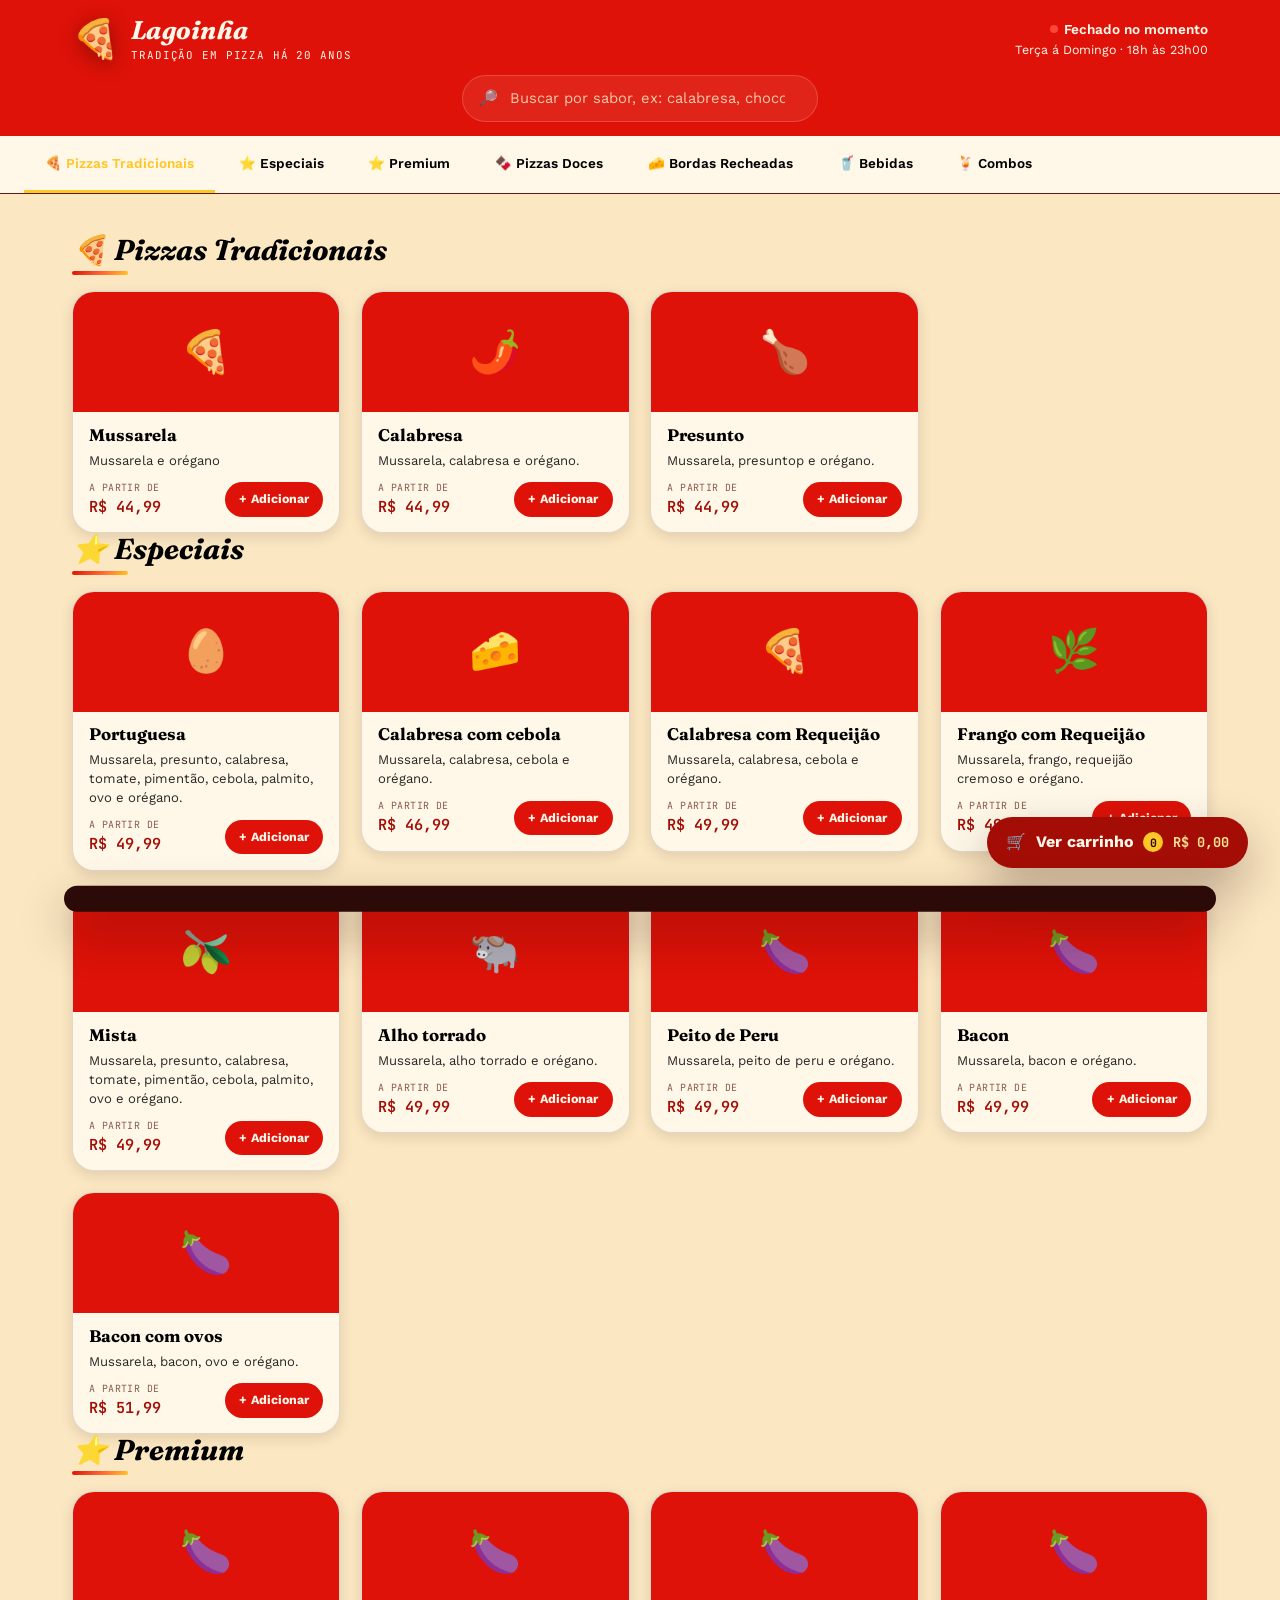
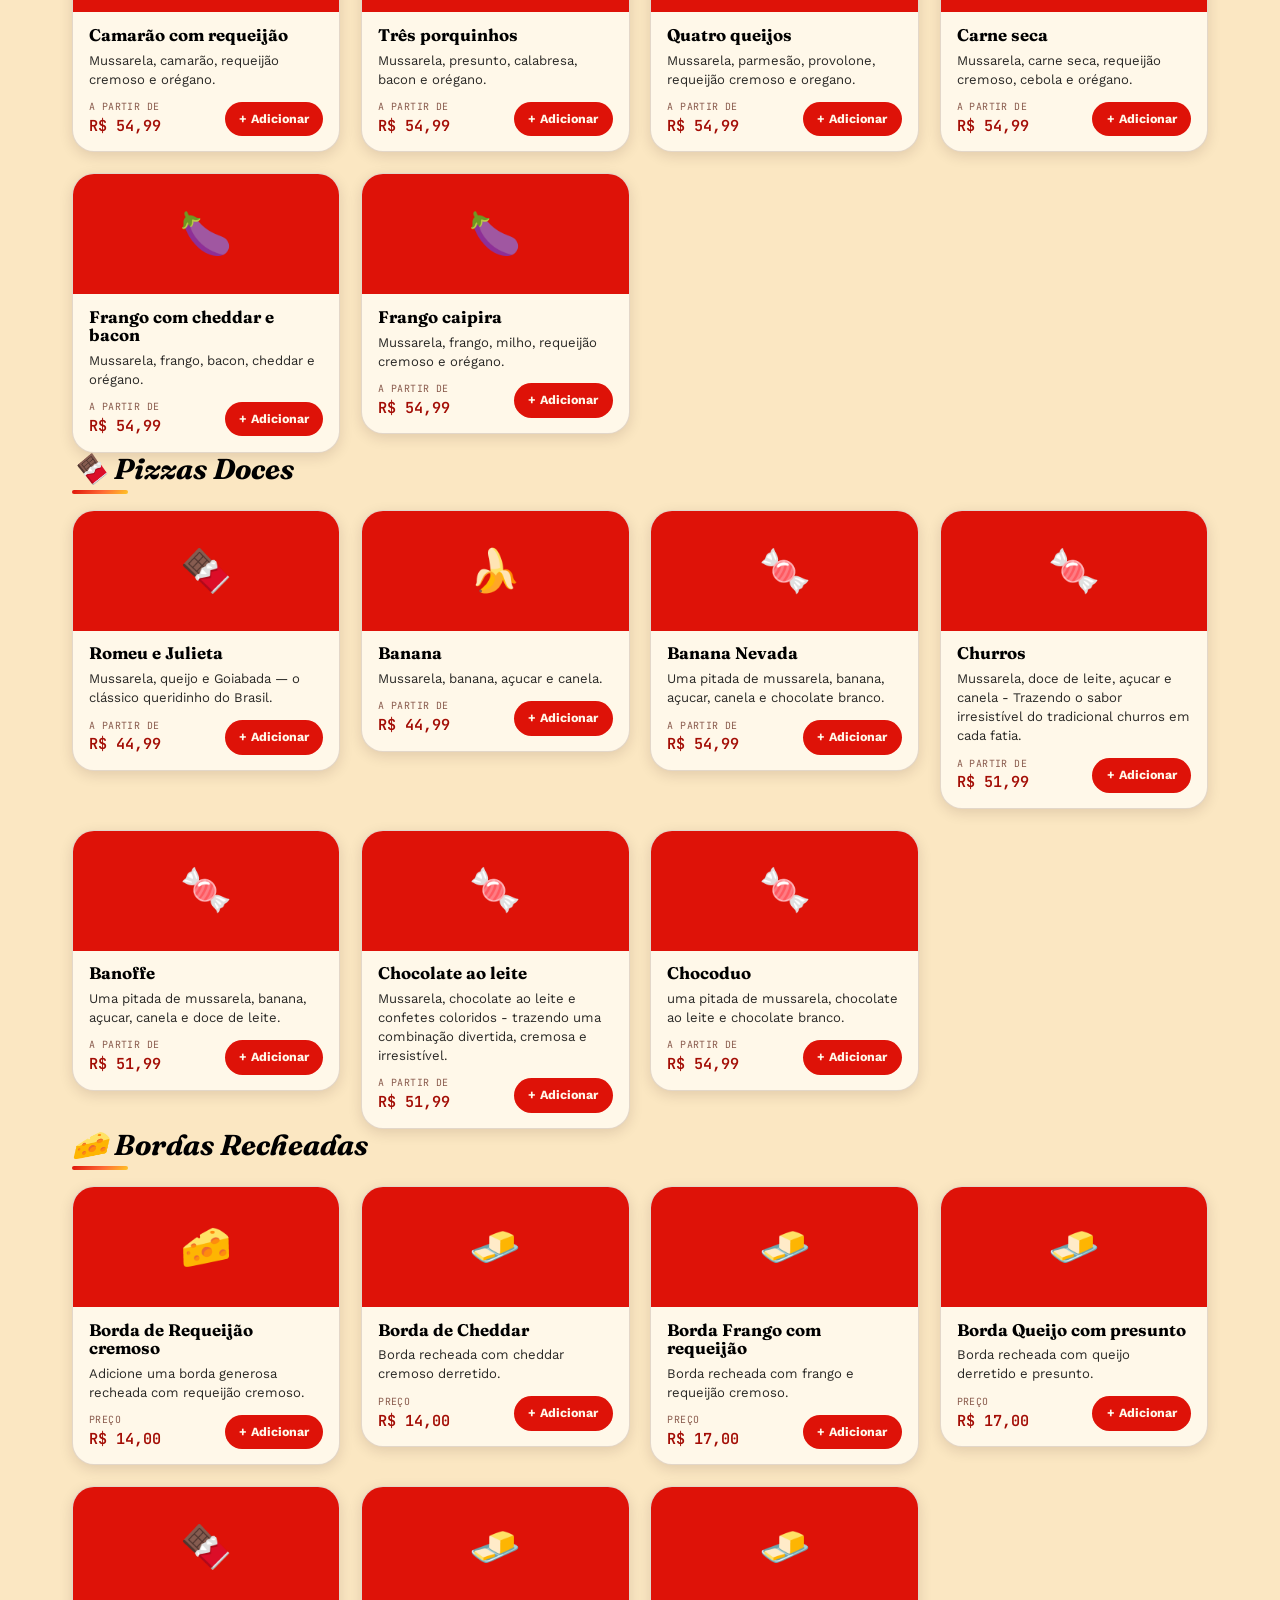
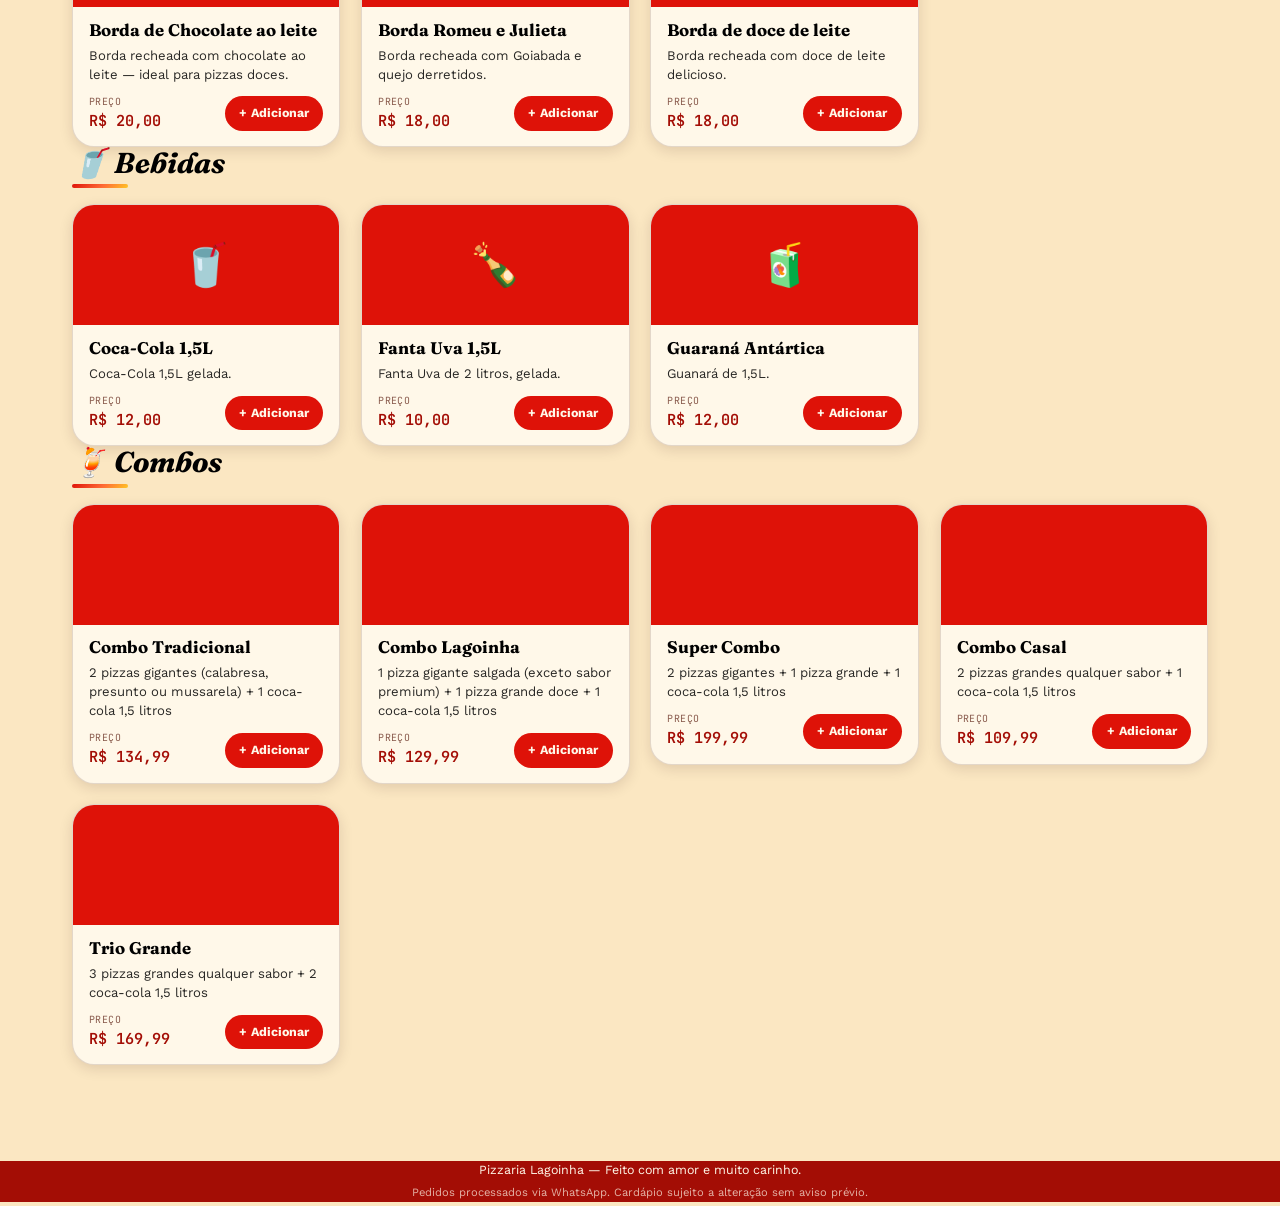
==== commit 818d9c4c: "atualizando cardapio" ====
--- a/index.html
+++ b/index.html
@@ -4,7 +4,7 @@
   <meta charset="UTF-8">
   <meta name="viewport" content="width=device-width, initial-scale=1.0, viewport-fit=cover">
   <meta name="theme-color" content="#2B0A08">
-  <title>Pizzaria Nonna Bella — Cardápio Digital</title>
+  <title>Pizzaria Logoinha — Cardápio Digital</title>
   <meta name="description" content="Peça sua pizza artesanal favorita e receba no conforto de casa. Cardápio digital com carrinho e finalização direto pelo WhatsApp.">
 
   <link rel="preconnect" href="https://fonts.googleapis.com">
@@ -27,8 +27,8 @@
       <div class="cabecalho__marca">
         <span class="cabecalho__logo" aria-hidden="true">🍕</span>
         <hgroup class="cabecalho__textos">
-          <h1 class="cabecalho__titulo">Nonna Bella</h1>
-          <p class="cabecalho__subtitulo">Pizzaria Artesanal &amp; Forno a Lenha</p>
+          <h1 class="cabecalho__titulo">Lagoinha</h1>
+          <p class="cabecalho__subtitulo">Tradição em pizza há 20 anos</p>
         </hgroup>
       </div>
 
@@ -37,7 +37,7 @@
           <span class="cabecalho__ponto-status" id="pontoStatus" aria-hidden="true"></span>
           <span id="textoStatus">Aberto agora</span>
         </p>
-        <p class="cabecalho__horario">Todos os dias · 18h às 23h30</p>
+        <p class="cabecalho__horario">Terça á Domingo · 18h às 23h00</p>
       </div>
     </div>
 
@@ -65,7 +65,7 @@
 
 <footer class="rodape">
   <div class="rodape__conteudo container">
-    <p>Pizzaria Nonna Bella — Feito com massa de fermentação natural e muito carinho.</p>
+    <p>Pizzaria Lagoinha — Feito com amor e muito carinho.</p>
     <p class="rodape__legal">Pedidos processados via WhatsApp. Cardápio sujeito a alteração sem aviso prévio.</p>
   </div>
 </footer>
@@ -106,7 +106,7 @@
       <legend class="modal-produto__rotulo">Escolha o tamanho</legend>
       <ul class="lista-variacoes" id="listaVariacoes"><!-- gerado via JavaScript --></ul>
     </fieldset>
-
+    
     <div class="modal-produto__secao">
       <label class="modal-produto__rotulo" for="observacaoProduto">Alguma observação? (opcional)</label>
       <textarea id="observacaoProduto" class="modal-produto__textarea" placeholder="Ex: sem cebola, caprichar no orégano..." maxlength="140" rows="2"></textarea>
--- a/style.css
+++ b/style.css
@@ -28,7 +28,7 @@
   --cor-escura-borda: #591B14;
 
   /* Texto */
-  --cor-texto: #3A1109;
+  --cor-texto: black;
   --cor-texto-suave: #8A5C4E;
   --cor-texto-claro: #FFF8E9;
   --cor-texto-claro-suave: #F2C9A8;
@@ -90,33 +90,19 @@
      então esta propriedade seria redundante mesmo se não causasse
      problema nenhum. */
 }
-body,
-h1,
-h2,
-h3,
-p,
-figure,
-blockquote,
-dl,
-dd,
-fieldset {
+body, h1, h2, h3, p, figure, blockquote, dl, dd, fieldset {
   margin: 0;
 }
-ul,
-ol {
+ul, ol {
   margin: 0;
   padding: 0;
   list-style: none;
 }
-img,
-picture {
+img, picture {
   max-width: 100%;
   display: block;
 }
-input,
-button,
-textarea,
-select {
+input, button, textarea, select {
   font: inherit;
   color: inherit;
 }
@@ -176,9 +162,7 @@
   outline-offset: 2px;
 }
 
-h1,
-h2,
-h3 {
+h1, h2, h3 {
   font-family: var(--fonte-display);
   font-weight: 700;
   line-height: 1.1;
@@ -190,7 +174,7 @@
 
 /* -------------------- 4. CABEÇALHO -------------------- */
 .cabecalho__faixa-superior {
-  background: var(--gradiente-forno);
+  background-color: var(--cor-vermelho);
   color: var(--cor-texto-claro);
   position: relative;
   overflow: hidden;
@@ -200,7 +184,7 @@
   position: absolute;
   inset: auto -20% -60% -20%;
   height: 140%;
-  background: radial-gradient(closest-side, rgba(255, 198, 39, 0.22), transparent 70%);
+  /*background: radial-gradient(closest-side, rgba(255, 198, 39, 0.22), transparent 70%);*/
   pointer-events: none;
 }
 
@@ -228,7 +212,7 @@
   font-size: 0.68rem;
   letter-spacing: 0.08em;
   text-transform: uppercase;
-  color: var(--cor-amarelo-claro);
+  color: var(--cor-texto-claro);
 }
 
 .cabecalho__status {
@@ -266,7 +250,7 @@
 
 .cabecalho__horario {
   font-size: 0.78rem;
-  color: var(--cor-texto-claro-suave);
+  color: var(--cor-texto-claro);
 }
 
 .campo-busca {
@@ -300,7 +284,7 @@
 }
 
 .navegacao-categorias {
-  background: var(--cor-escura-clara);
+  background: var(--cor-texto-claro); /* var(--cor-escura-clara)*/
   border-bottom: 1px solid var(--cor-escura-borda);
   position: sticky;
   top: 0;
@@ -317,7 +301,7 @@
 .navegacao-categorias__botao {
   background: transparent;
   border: none;
-  color: var(--cor-texto-claro-suave);
+  color: black; /*var(--cor-texto-claro-suave)*/
   font-weight: 600;
   font-size: 0.85rem;
   white-space: nowrap;
@@ -326,7 +310,7 @@
   transition: color var(--transicao-rapida), border-color var(--transicao-rapida);
 }
 .navegacao-categorias__botao:hover {
-  color: var(--cor-texto-claro);
+  color: var(--cor-amarelo);
 }
 .navegacao-categorias__botao[aria-current="true"] {
   color: var(--cor-amarelo);
@@ -366,7 +350,7 @@
   box-shadow: var(--sombra-media);
 }
 .cartao-produto__emoji-area {
-  background: var(--gradiente-forno);
+  background: var(--cor-vermelho);
   display: flex;
   align-items: center;
   justify-content: center;
@@ -378,7 +362,7 @@
   content: "";
   position: absolute;
   inset: 0;
-  background: radial-gradient(circle at 30% 20%, rgba(255, 198, 39, 0.3), transparent 60%);
+  /*background: radial-gradient(circle at 30% 20%, rgba(255, 198, 39, 0.3), transparent 60%);*/
   pointer-events: none;
 }
 .cartao-produto__emoji-fallback {
@@ -399,7 +383,7 @@
 }
 .cartao-produto__descricao {
   font-size: 0.82rem;
-  color: var(--cor-texto-suave);
+  color: rgba(0, 0, 0, 0.842);
   line-height: 1.45;
 }
 .cartao-produto__rodape {
@@ -470,8 +454,8 @@
 }
 
 .botao--adicionar-cartao {
-  background: var(--cor-escura);
-  color: var(--cor-creme);
+  background: var(--cor-vermelho);
+  color: var(--cor-texto-claro);
   font-size: 0.78rem;
   padding: 0.5rem 0.9rem;
 }
@@ -482,13 +466,12 @@
 .botao--bloco {
   width: 100%;
 }
-
 /* -------------------- 8. BOTÃO FLUTUANTE CARRINHO -------------------- */
 .botao-carrinho-flutuante {
   position: fixed;
   z-index: var(--camada-flutuante);
-  background: var(--cor-escura);
-  color: var(--cor-creme);
+  background: var(--cor-vermelho-escuro);
+  color: var(--cor-texto-claro);
   border: none;
   border-radius: var(--raio-pilula);
   box-shadow: var(--sombra-forte);
@@ -500,7 +483,7 @@
   animation: entrar-flutuante var(--transicao-media);
 }
 .botao-carrinho-flutuante:hover {
-  background: var(--cor-escura-clara);
+  background:  var(--cor-vermelho);
 }
 .botao-carrinho-flutuante__contador {
   background: var(--cor-amarelo);
@@ -580,7 +563,7 @@
 }
 
 .modal-produto__cabecalho {
-  background: var(--gradiente-forno);
+  background: var(--cor-vermelho);
   color: var(--cor-texto-claro);
   text-align: center;
 }
@@ -621,7 +604,7 @@
   font-size: 0.85rem;
   text-transform: uppercase;
   letter-spacing: 0.04em;
-  color: var(--cor-texto-suave);
+  color: var(--cor-texto);
   display: block;
 }
 
@@ -732,26 +715,24 @@
   display: flex;
   align-items: center;
   justify-content: space-between;
-  background: var(--cor-escura);
+  background: var(--cor-vermelho-escuro);
   color: var(--cor-creme);
 }
 .painel-lateral__cabecalho h2 {
   font-style: italic;
   font-size: 1.2rem;
-  color: var(--cor-creme);
-}
-.painel-lateral__fechar,
-.painel-lateral__voltar {
+  color: var(--cor-texto-claro);
+}
+.painel-lateral__fechar, .painel-lateral__voltar {
   background: rgba(255, 248, 233, 0.1);
   border: none;
-  color: var(--cor-creme);
+  color: var(--cor-texto-claro);
   width: 32px;
   height: 32px;
   border-radius: 50%;
   font-size: 1rem;
 }
-.painel-lateral__fechar:hover,
-.painel-lateral__voltar:hover {
+.painel-lateral__fechar:hover, .painel-lateral__voltar:hover {
   background: rgba(255, 248, 233, 0.2);
 }
 
@@ -920,8 +901,7 @@
   font-weight: 400;
   text-transform: none;
 }
-.campo input,
-.campo textarea {
+.campo input, .campo textarea {
   border: 1.5px solid var(--cor-borda-forte);
   border-radius: var(--raio-md);
   padding: 0.65rem 0.85rem;
@@ -930,8 +910,7 @@
   font-weight: 400;
   background: var(--cor-creme);
 }
-.campo input:focus,
-.campo textarea:focus {
+.campo input:focus, .campo textarea:focus {
   border-color: var(--cor-vermelho);
   outline: none;
 }
@@ -941,7 +920,7 @@
 
 .opcoes-segmentadas {
   display: flex;
-  background: var(--cor-creme-escuro);
+  /*background: var(--cor-creme-escuro);*/
   border-radius: var(--raio-pilula);
   padding: 0.3rem;
 }
@@ -964,12 +943,13 @@
   border-radius: var(--raio-pilula);
   font-weight: 700;
   font-size: 0.82rem;
-  color: var(--cor-texto-suave);
+  color: var(--cor-texto);
   transition: background var(--transicao-rapida), color var(--transicao-rapida);
 }
+
 .opcao-segmentada:has(input:checked) span {
-  background: var(--cor-escura);
-  color: var(--cor-creme);
+  background: var(--cor-vermelho-escuro);
+  color: var(--cor-texto-claro);
 }
 
 .opcoes-pagamento {
@@ -1064,8 +1044,8 @@
 
 /* -------------------- 14. RODAPÉ -------------------- */
 .rodape {
-  background: var(--cor-escura);
-  color: var(--cor-texto-claro-suave);
+  background: var(--cor-vermelho-escuro);
+  color: var(--cor-texto-claro);
   text-align: center;
   font-size: 0.78rem;
 }
@@ -1079,7 +1059,7 @@
 
 .mensagem-sem-resultado {
   text-align: center;
-  color: var(--cor-texto-suave);
+  color: var(--cor-texto-claro);
   padding: 3rem 1rem;
   font-style: italic;
   font-family: var(--fonte-display);
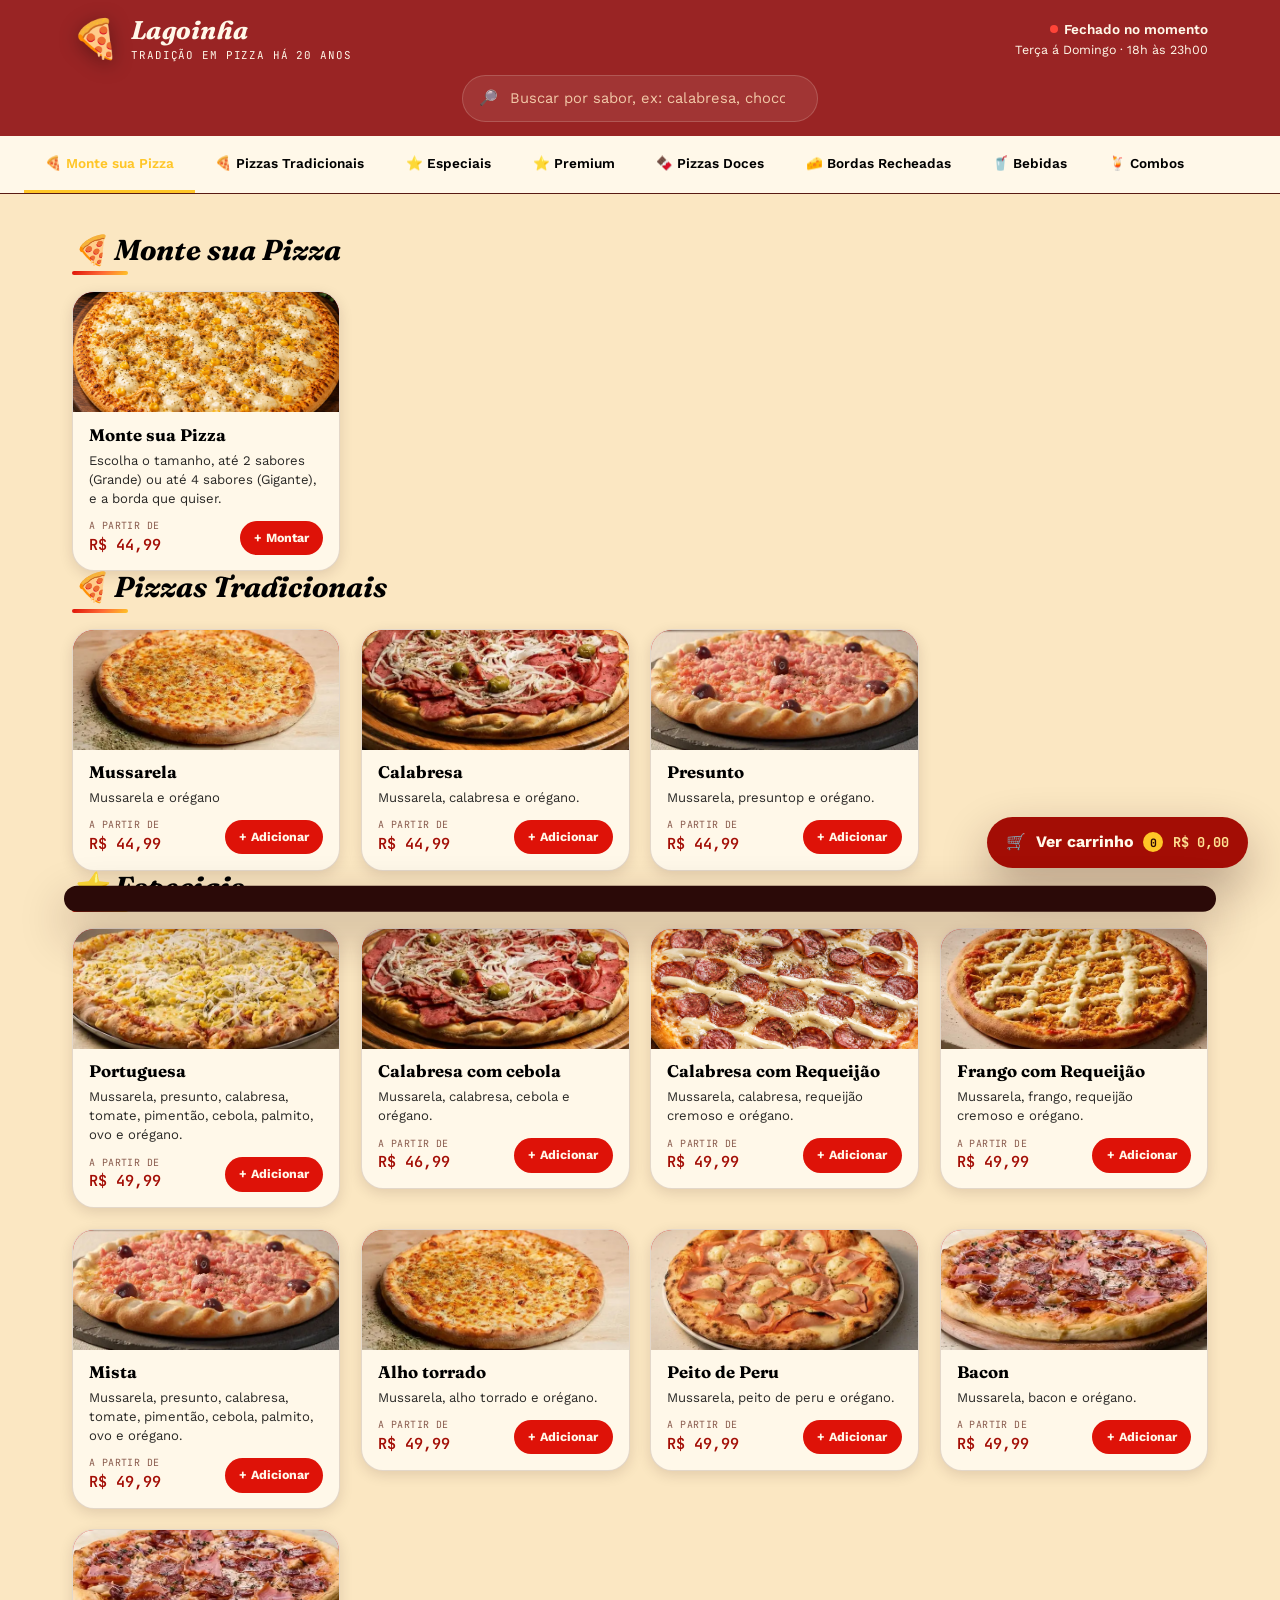
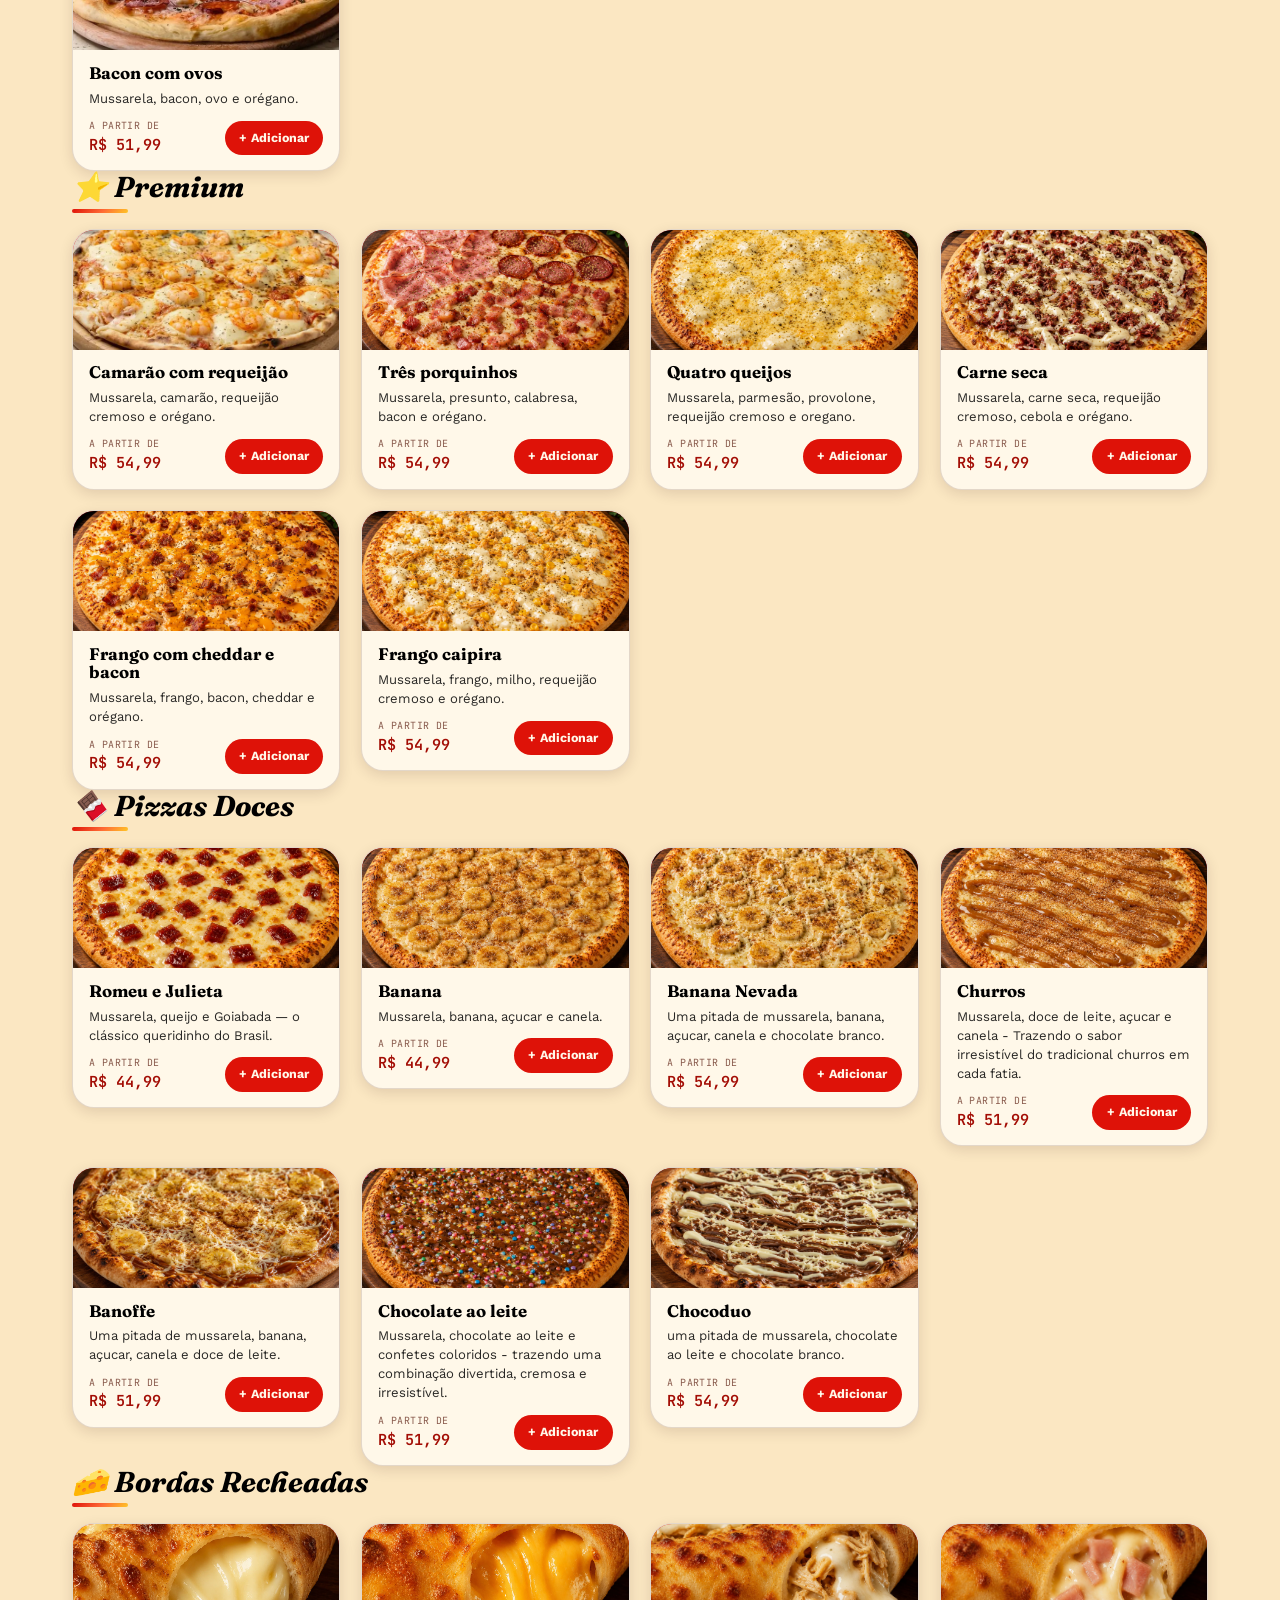
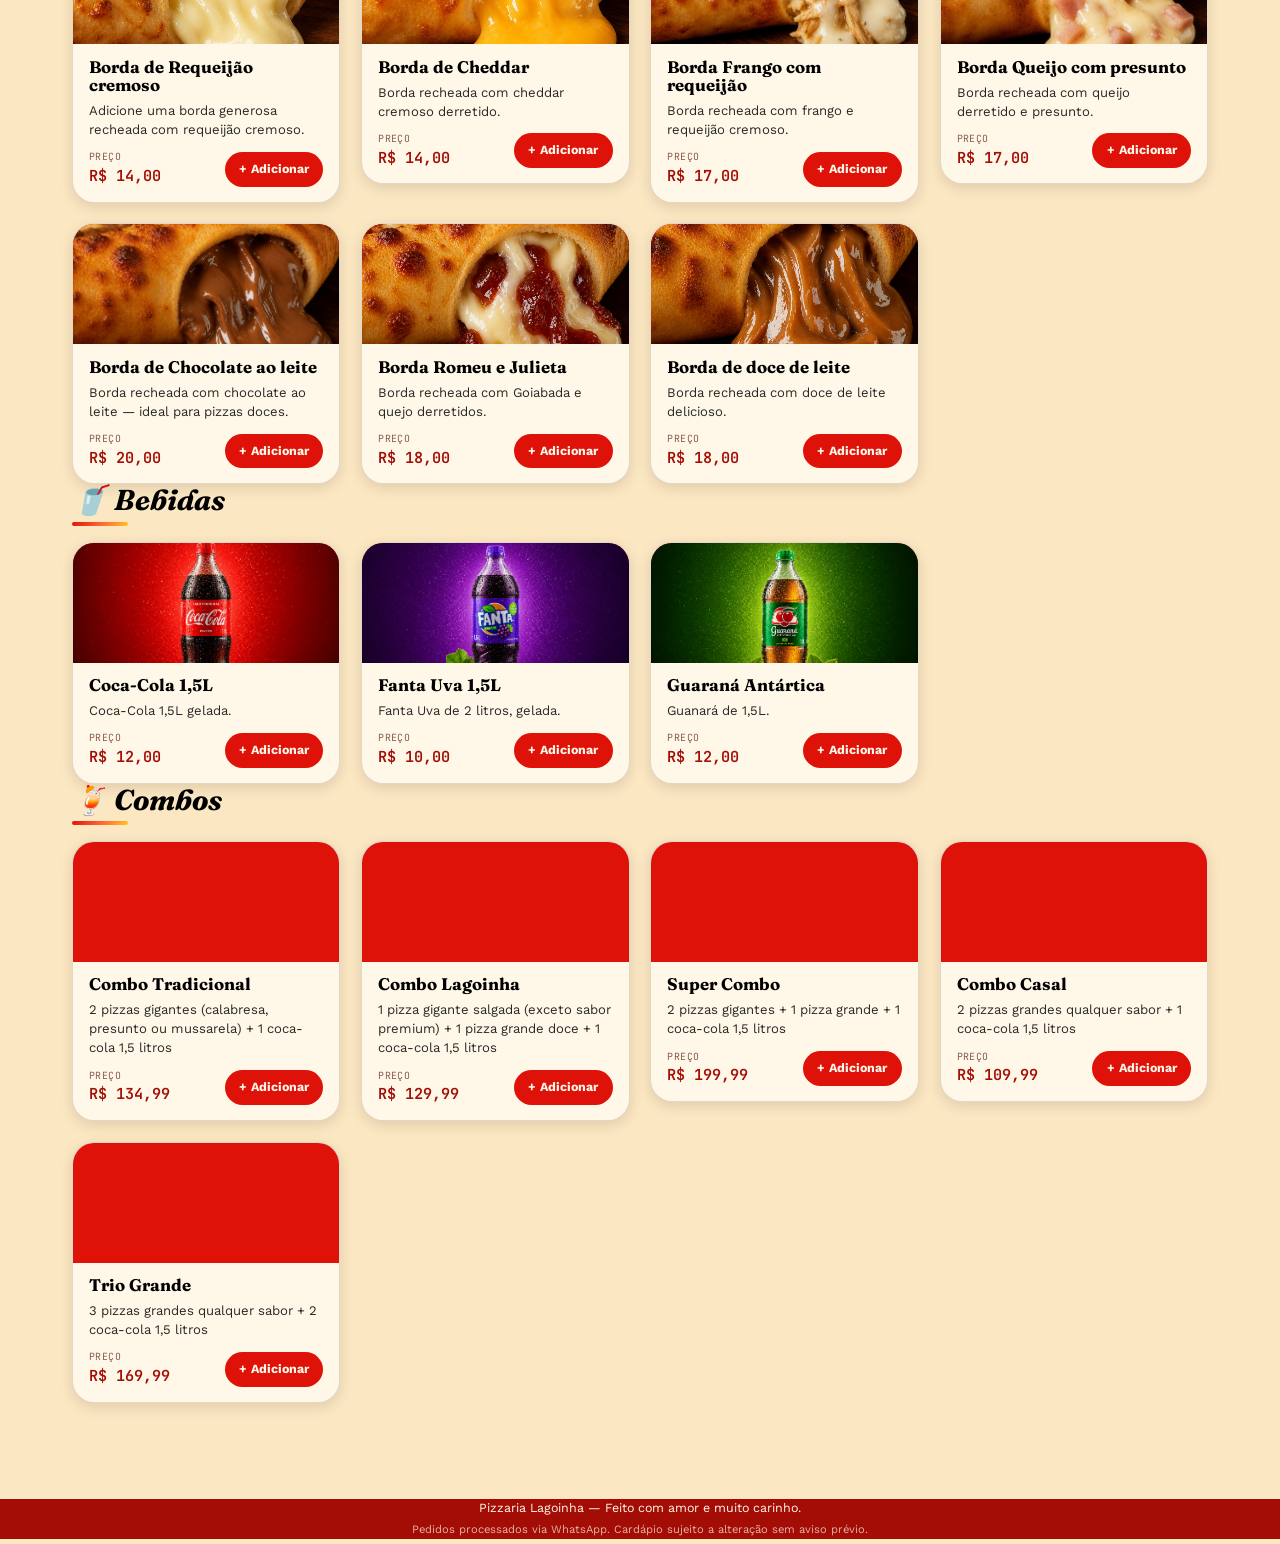
==== commit ddb6c503: "colocando mais funcionalidades" ====
--- a/index.html
+++ b/index.html
@@ -105,6 +105,11 @@
     <fieldset id="secaoVariacoes" class="modal-produto__secao">
       <legend class="modal-produto__rotulo">Escolha o tamanho</legend>
       <ul class="lista-variacoes" id="listaVariacoes"><!-- gerado via JavaScript --></ul>
+    </fieldset>
+
+    <fieldset id="secaoBorda" class="modal-produto__secao">
+      <legend class="modal-produto__rotulo">Escolha a borda</legend>
+      <ul class="lista-variacoes" id="listaBordas"><!-- gerado via JavaScript --></ul>
     </fieldset>
     
     <div class="modal-produto__secao">
@@ -126,6 +131,81 @@
 </section>
 
 <!-- =====================================================================
+     MODAL: MONTE SUA PIZZA — mesmo mecanismo dos outros modais (div +
+     classe .oculto). Tem sua própria sobreposição, sua própria entrada
+     no MAPA_SOBREPOSICOES (script.js) e reaproveita 100% das classes
+     visuais já existentes (lista-variacoes, opcao-variacao__rotulo
+     etc.), só que com sabores em checkbox (múltipla escolha) em vez de
+     radio (escolha única).
+     ===================================================================== -->
+<div class="sobreposicao oculto" id="sobreposicaoMontarPizza"></div>
+<section id="modalMontarPizza" class="modal-produto oculto" role="dialog" aria-modal="true" aria-labelledby="modalMontarPizzaTitulo">
+  <button type="button" id="fecharModalMontarPizza" class="modal-produto__fechar" aria-label="Fechar">✕</button>
+
+  <header class="modal-produto__cabecalho">
+    <div class="modal-produto__foto-area">
+      <span class="modal-produto__emoji" aria-hidden="true">🍕</span>
+      <img class="modal-produto__foto" src="imagens/produtos/monte.jpg" alt="Foto do Monte sua Pizza">
+    </div>
+    <h2 class="modal-produto__titulo" id="modalMontarPizzaTitulo">Monte sua Pizza</h2>
+    <p class="modal-produto__descricao">Escolha o tamanho, os sabores e a borda.</p>
+  </header>
+
+  <form id="formMontarPizza" class="modal-produto__corpo">
+    <fieldset class="modal-produto__secao">
+      <legend class="modal-produto__rotulo">Escolha o tamanho</legend>
+      <ul class="lista-variacoes" id="listaTamanhosMontagem">
+        <li class="opcao-variacao">
+          <label class="opcao-variacao__rotulo">
+            <span class="opcao-variacao__linha-esquerda">
+              <input type="radio" name="tamanhoMontagem" value="grande" checked>
+              <span class="opcao-variacao__nome">Grande · até 2 sabores</span>
+            </span>
+          </label>
+        </li>
+        <li class="opcao-variacao">
+          <label class="opcao-variacao__rotulo">
+            <span class="opcao-variacao__linha-esquerda">
+              <input type="radio" name="tamanhoMontagem" value="gigante">
+              <span class="opcao-variacao__nome">Gigante · até 4 sabores</span>
+            </span>
+          </label>
+        </li>
+      </ul>
+    </fieldset>
+
+    <fieldset class="modal-produto__secao">
+      <legend class="modal-produto__rotulo">
+        Escolha os sabores
+        <span class="modal-produto__contador" id="contadorSaboresMontagem">(0/2 selecionados)</span>
+      </legend>
+      <ul class="lista-variacoes" id="listaSaboresMontagem"><!-- gerado via JavaScript --></ul>
+    </fieldset>
+
+    <fieldset class="modal-produto__secao">
+      <legend class="modal-produto__rotulo">Escolha a borda</legend>
+      <ul class="lista-variacoes" id="listaBordasMontagem"><!-- gerado via JavaScript --></ul>
+    </fieldset>
+
+    <div class="modal-produto__secao">
+      <label class="modal-produto__rotulo" for="observacaoMontagem">Alguma observação? (opcional)</label>
+      <textarea id="observacaoMontagem" class="modal-produto__textarea" placeholder="Ex: cortar em 12 fatias, sem cebola..." maxlength="140" rows="2"></textarea>
+    </div>
+
+    <footer class="modal-produto__rodape">
+      <div class="controle-quantidade" role="group" aria-label="Quantidade">
+        <button type="button" id="diminuirQuantidadeMontagem" class="controle-quantidade__botao" aria-label="Diminuir quantidade">−</button>
+        <span class="controle-quantidade__valor" id="valorQuantidadeMontagem">1</span>
+        <button type="button" id="aumentarQuantidadeMontagem" class="controle-quantidade__botao" aria-label="Aumentar quantidade">+</button>
+      </div>
+      <button type="submit" id="botaoAdicionarMontagem" class="botao botao--primario modal-produto__adicionar" disabled>
+        Adicionar · <span id="precoTotalMontagem">R$ 0,00</span>
+      </button>
+    </footer>
+  </form>
+</section>
+
+<!-- =====================================================================
      PAINEL: CARRINHO — div controlada por classe (.oculto), mesmo
      motivo explicado acima no modal de produto.
      ===================================================================== -->
--- a/style.css
+++ b/style.css
@@ -1,5 +1,5 @@
 /* =========================================================================
-   PIZZARIA NONNA BELLA — STYLE.CSS
+   PIZZARIA N — STYLE.CSS
    Identidade visual: vermelho (tomate/fogo) + amarelo (queijo/dourado).
    Este arquivo cuida de: variáveis de design, reset, tipografia,
    cores, sombras, animações e a "pele" (skin) dos componentes.
@@ -174,7 +174,7 @@
 
 /* -------------------- 4. CABEÇALHO -------------------- */
 .cabecalho__faixa-superior {
-  background-color: var(--cor-vermelho);
+  background-color: rgb(153, 36, 36);
   color: var(--cor-texto-claro);
   position: relative;
   overflow: hidden;
@@ -227,8 +227,8 @@
   width: 8px;
   height: 8px;
   border-radius: 50%;
-  background: var(--cor-amarelo);
-  box-shadow: 0 0 0 0 rgba(255, 198, 39, 0.6);
+  background: rgb(14, 231, 14);
+  box-shadow: green;
   animation: pulsar-status 2s infinite;
 }
 .cabecalho__status--fechado .cabecalho__ponto-status {
@@ -297,6 +297,7 @@
 }
 .navegacao-categorias__lista::-webkit-scrollbar {
   display: none;
+
 }
 .navegacao-categorias__botao {
   background: transparent;
@@ -405,6 +406,9 @@
   text-transform: uppercase;
   letter-spacing: 0.04em;
 }
+#mensagemSemResultado{
+  color: var(--cor-texto);
+}
 
 /* -------------------- 7. BOTÕES -------------------- */
 .botao {
@@ -466,6 +470,16 @@
 .botao--bloco {
   width: 100%;
 }
+
+/* Estado desabilitado (usado no "Monte sua Pizza", enquanto nenhum
+   sabor foi escolhido ainda) — sem isso o botão ficava com a aparência
+   de clicável mesmo estando desabilitado. */
+.botao:disabled {
+  opacity: 0.5;
+  cursor: not-allowed;
+  pointer-events: none;
+}
+
 /* -------------------- 8. BOTÃO FLUTUANTE CARRINHO -------------------- */
 .botao-carrinho-flutuante {
   position: fixed;
@@ -608,6 +622,15 @@
   display: block;
 }
 
+/* Texto do contador "(0/2 selecionados)" ao lado do rótulo, usado no
+   "Monte sua Pizza" — mais leve/discreto que o rótulo em si. */
+.modal-produto__contador {
+  text-transform: none;
+  font-weight: 400;
+  letter-spacing: normal;
+  color: var(--cor-texto-suave);
+}
+
 .lista-variacoes {
   display: flex;
   flex-direction: column;
@@ -626,6 +649,12 @@
 .opcao-variacao__rotulo:has(input:checked) {
   border-color: var(--cor-vermelho);
   background: rgba(214, 40, 57, 0.06);
+}
+/* Opções desabilitadas (usado no "Monte sua Pizza" quando o limite de
+   sabores do tamanho escolhido já foi atingido). */
+.opcao-variacao__rotulo:has(input:disabled) {
+  opacity: 0.45;
+  cursor: not-allowed;
 }
 .opcao-variacao__linha-esquerda {
   display: flex;
--- a/mobile.css
+++ b/mobile.css
@@ -39,9 +39,62 @@
   padding-bottom: 0.9rem;
 }
 
+/* Em telas de celular/tablet a barra de categorias vira um menu
+   suspenso acionado pelo botão hambúrguer — evita ter que arrastar uma
+   fila comprida de categorias para o lado (já são 8 categorias). No
+   desktop (ver @media min-width:900px mais abaixo) isso volta a ser a
+   faixa horizontal de sempre, que já tem espaço de sobra. */
+.navegacao-categorias {
+  position: relative;
+}
+.navegacao-categorias__hamburguer {
+  display: flex;
+  align-items: center;
+  gap: 0.7rem;
+  width: 100%;
+  padding: 0.85rem 1rem;
+  background: transparent;
+  border: none;
+  color: inherit;
+  font-weight: 700;
+  font-size: 0.85rem;
+}
+.navegacao-categorias__hamburguer-icone {
+  display: flex;
+  flex-direction: column;
+  justify-content: center;
+  gap: 4px;
+  flex-shrink: 0;
+}
+.navegacao-categorias__hamburguer-linha {
+  display: block;
+  width: 20px;
+  height: 2px;
+  background: currentColor;
+  border-radius: 2px;
+}
 .navegacao-categorias__lista {
-  gap: 0.2rem;
-  padding-inline: 0.5rem;
+  display: none;
+  flex-direction: column;
+  position: absolute;
+  top: 100%;
+  left: 0;
+  right: 0;
+  gap: 0;
+  padding-inline: 0;
+  max-height: 70vh;
+  overflow-x: visible;
+  overflow-y: auto;
+  background: inherit;
+  border-top: 1px solid var(--cor-escura-borda);
+  box-shadow: var(--sombra-media);
+}
+.navegacao-categorias__lista--aberta {
+  display: flex;
+}
+.navegacao-categorias__botao {
+  width: 100%;
+  text-align: left;
 }
 
 /* -------------------- CONTEÚDO / GRID DE PRODUTOS -------------------- */
@@ -329,11 +382,24 @@
     margin-inline-start: auto;
   }
 
+  .navegacao-categorias__hamburguer {
+    display: none;
+  }
   .navegacao-categorias__lista {
+    display: flex;
+    position: static;
+    flex-direction: row;
+    max-height: none;
+    overflow-x: auto;
+    overflow-y: visible;
+    border-top: none;
+    box-shadow: none;
     padding-inline: 1.5rem;
     justify-content: flex-start;
   }
   .navegacao-categorias__botao {
+    width: auto;
+    text-align: center;
     padding: 1.05rem 1.3rem;
   }
 
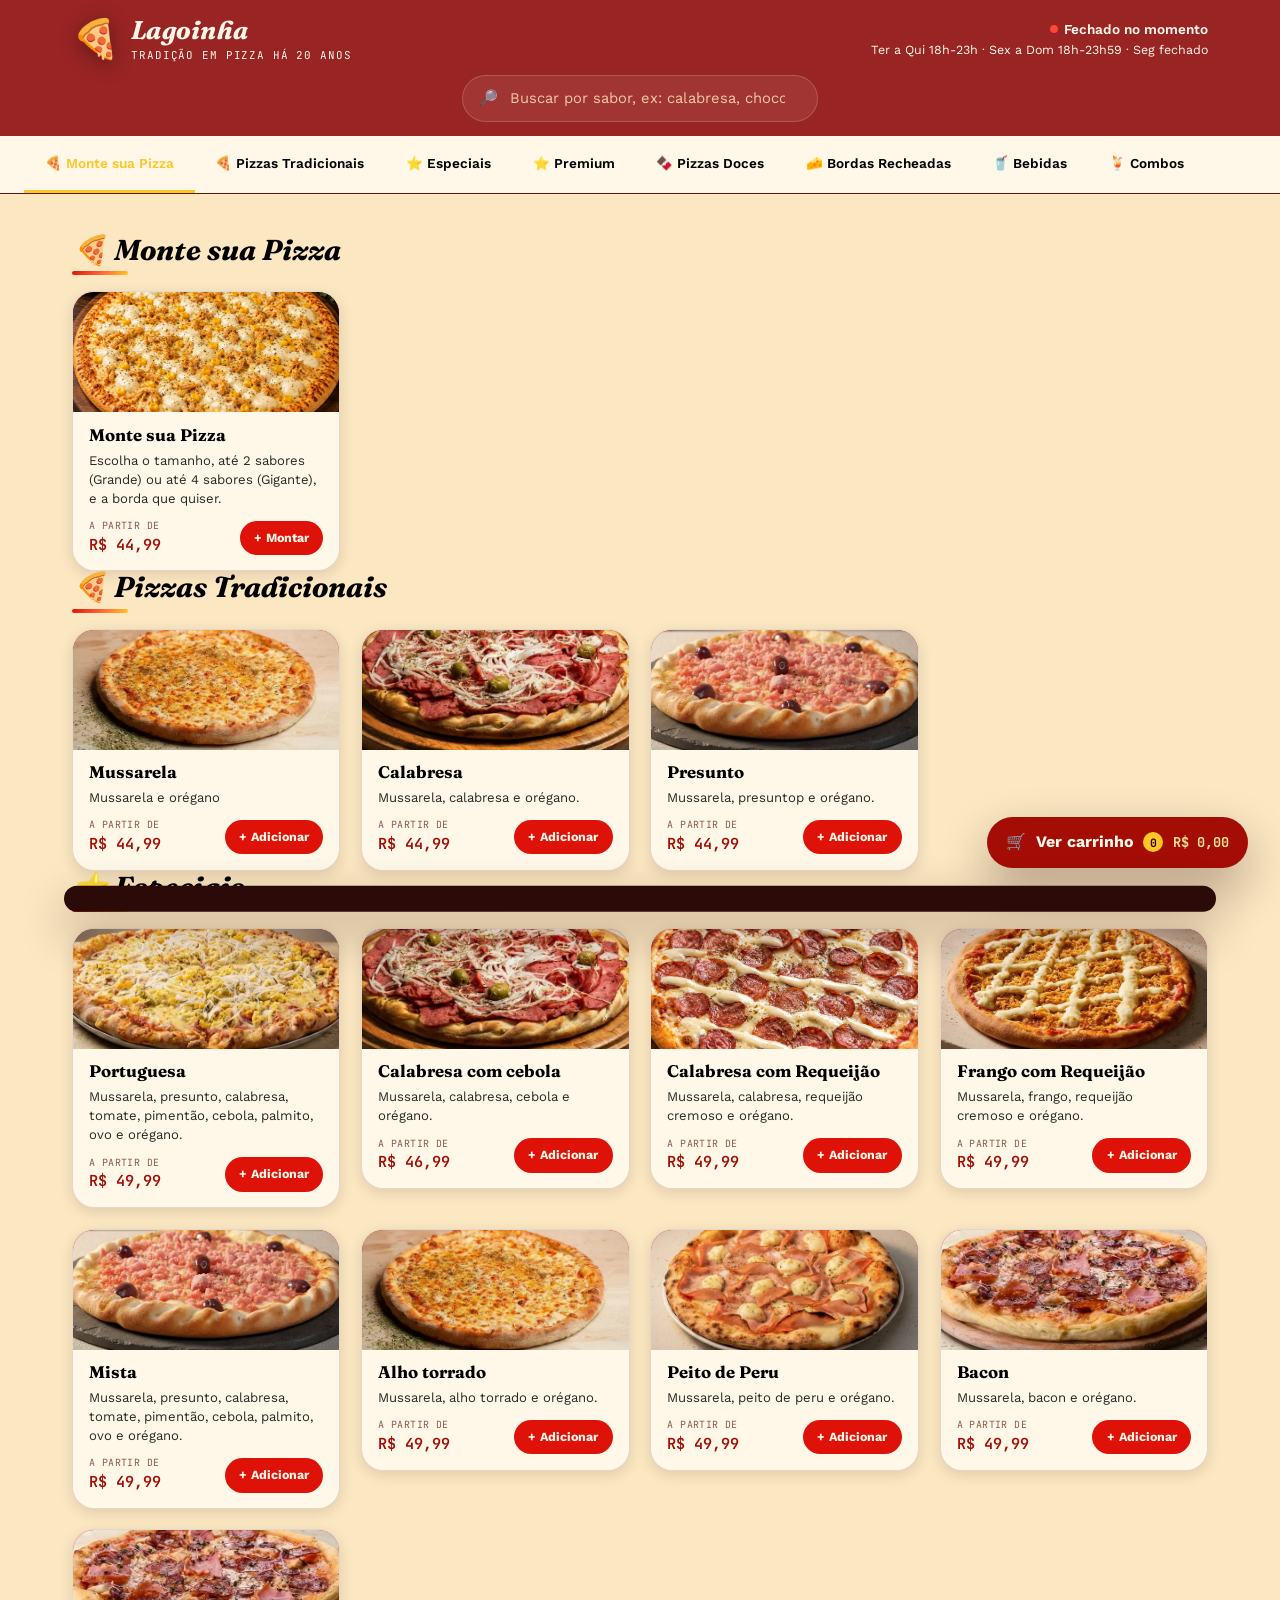
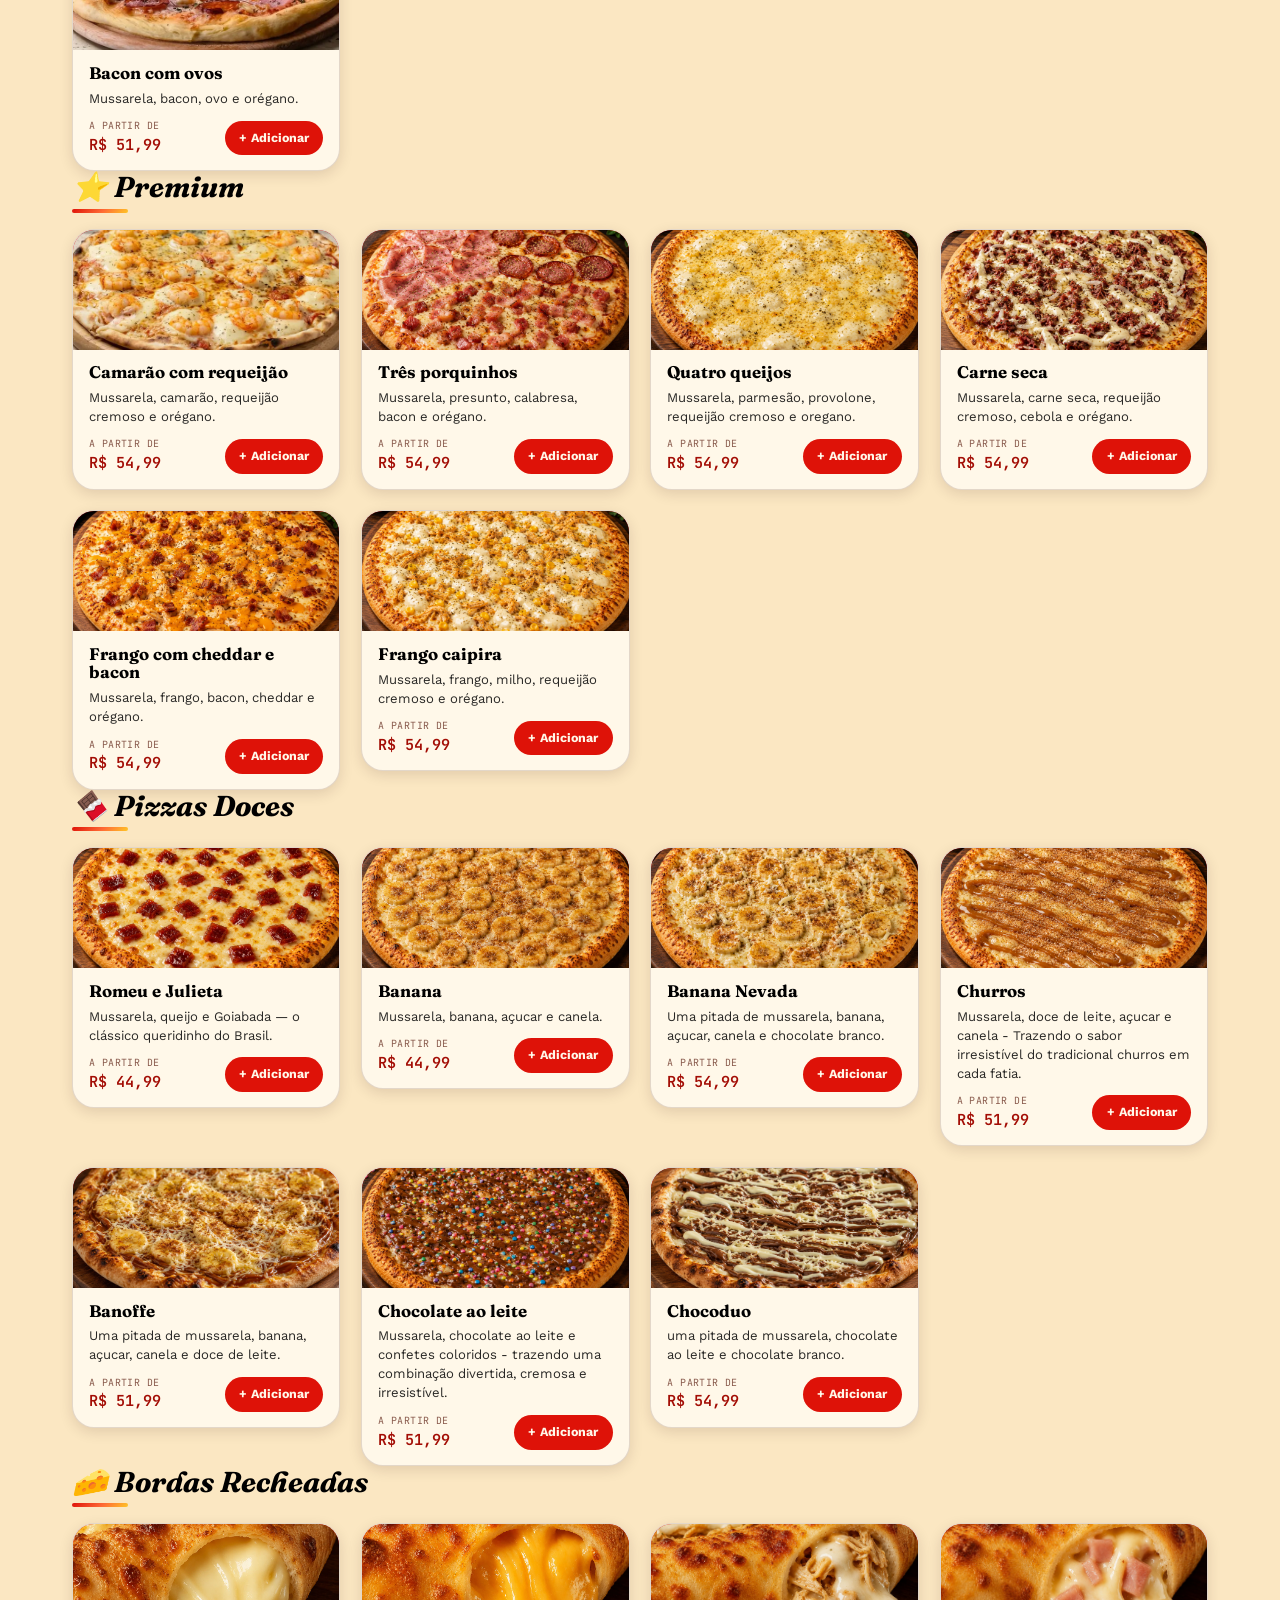
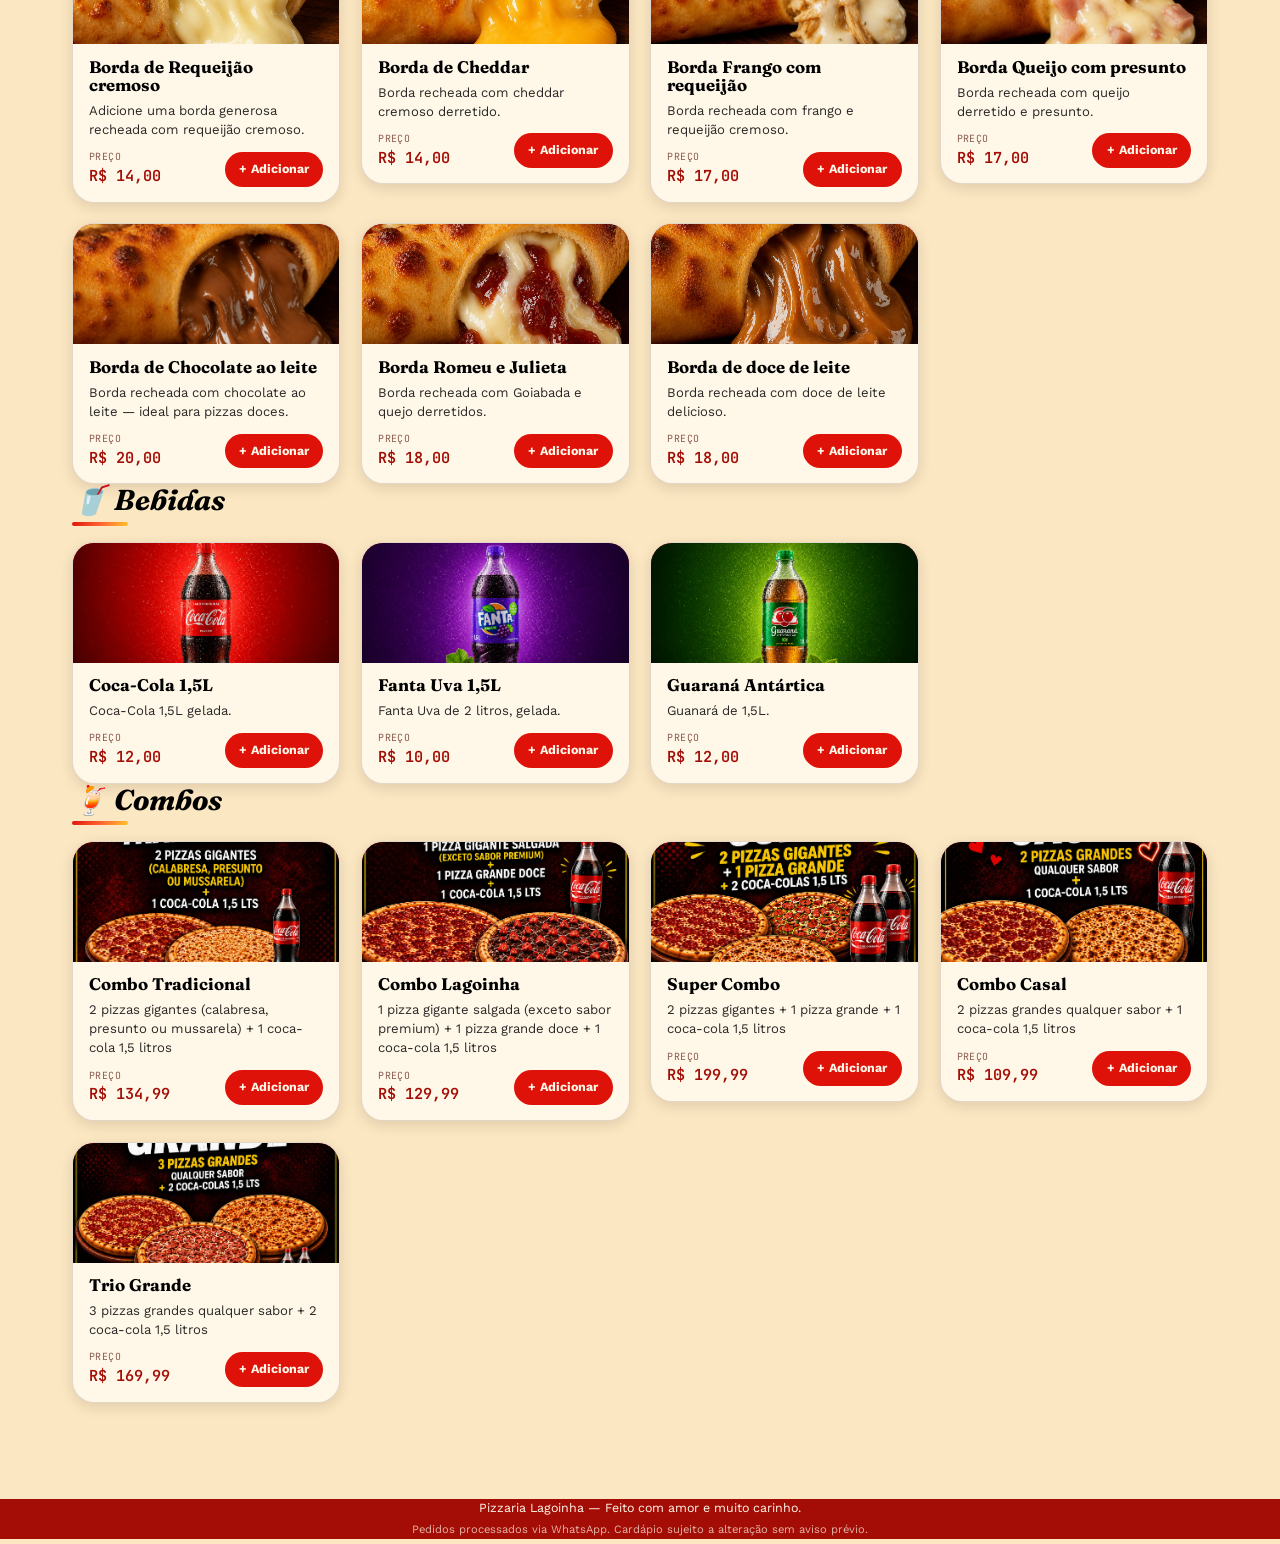
==== commit d5a79832: "finalizando as imagens" ====
--- a/index.html
+++ b/index.html
@@ -37,7 +37,7 @@
           <span class="cabecalho__ponto-status" id="pontoStatus" aria-hidden="true"></span>
           <span id="textoStatus">Aberto agora</span>
         </p>
-        <p class="cabecalho__horario">Terça á Domingo · 18h às 23h00</p>
+        <p class="cabecalho__horario">Ter a Qui 18h-23h · Sex a Dom 18h-23h59 · Seg fechado</p>
       </div>
     </div>
 
--- a/style.css
+++ b/style.css
@@ -1,5 +1,5 @@
 /* =========================================================================
-   PIZZARIA N — STYLE.CSS
+   PIZZARIA NONNA BELLA — STYLE.CSS
    Identidade visual: vermelho (tomate/fogo) + amarelo (queijo/dourado).
    Este arquivo cuida de: variáveis de design, reset, tipografia,
    cores, sombras, animações e a "pele" (skin) dos componentes.
@@ -289,6 +289,20 @@
   position: sticky;
   top: 0;
   z-index: var(--camada-navegacao);
+}
+/* Reforço via JavaScript (ver configurarBarraFixaAoRolar em script.js):
+   assim que a página rola e o topo do cabeçalho (logo/busca) sai
+   completamente da tela, a barra de categorias passa a usar
+   "position: fixed" — um comportamento mais simples e garantido do que
+   depender só do "position: sticky" acima, que tem ótimo suporte nos
+   navegadores reais mas cujo resultado exato pode variar dependendo do
+   navegador/dispositivo. Com os dois juntos, a barra fica fixa no topo
+   de forma confiável em qualquer situação. */
+.navegacao-categorias--fixa {
+  position: fixed;
+  top: 0;
+  left: 0;
+  right: 0;
 }
 .navegacao-categorias__lista {
   display: flex;
@@ -570,7 +584,12 @@
   border: none;
   background: rgba(58, 17, 9, 0.08);
   font-size: 1rem;
-  z-index: 2;
+  /* Precisa ser maior que o z-index da foto (.modal-produto__foto, que
+     usa z-index: 2) — do contrário, assim que uma foto de verdade for
+     adicionada (hoje isso fica escondido porque ainda não existem fotos
+     reais), ela passa a ficar por cima do botão de fechar e o cliente
+     não consegue mais fechar o modal. */
+  z-index: 3;
 }
 .modal-produto__fechar:hover {
   background: rgba(58, 17, 9, 0.16);
--- a/mobile.css
+++ b/mobile.css
@@ -43,10 +43,16 @@
    suspenso acionado pelo botão hambúrguer — evita ter que arrastar uma
    fila comprida de categorias para o lado (já são 8 categorias). No
    desktop (ver @media min-width:900px mais abaixo) isso volta a ser a
-   faixa horizontal de sempre, que já tem espaço de sobra. */
-.navegacao-categorias {
-  position: relative;
-}
+   faixa horizontal de sempre, que já tem espaço de sobra.
+
+   Importante: NÃO redefinimos "position" aqui. O style.css já deixa
+   ".navegacao-categorias" como "position: sticky" (barra fixa no topo
+   ao rolar a página) — e um elemento sticky já serve perfeitamente
+   como âncora para o menu suspenso abaixo dele (position: absolute),
+   sem precisar de position: relative. Definir position: relative aqui
+   sobrescreveria o sticky do style.css (o mobile.css carrega depois) e
+   a barra pararia de ficar fixa ao rolar — foi exatamente esse o bug
+   que corrigimos aqui. */
 .navegacao-categorias__hamburguer {
   display: flex;
   align-items: center;
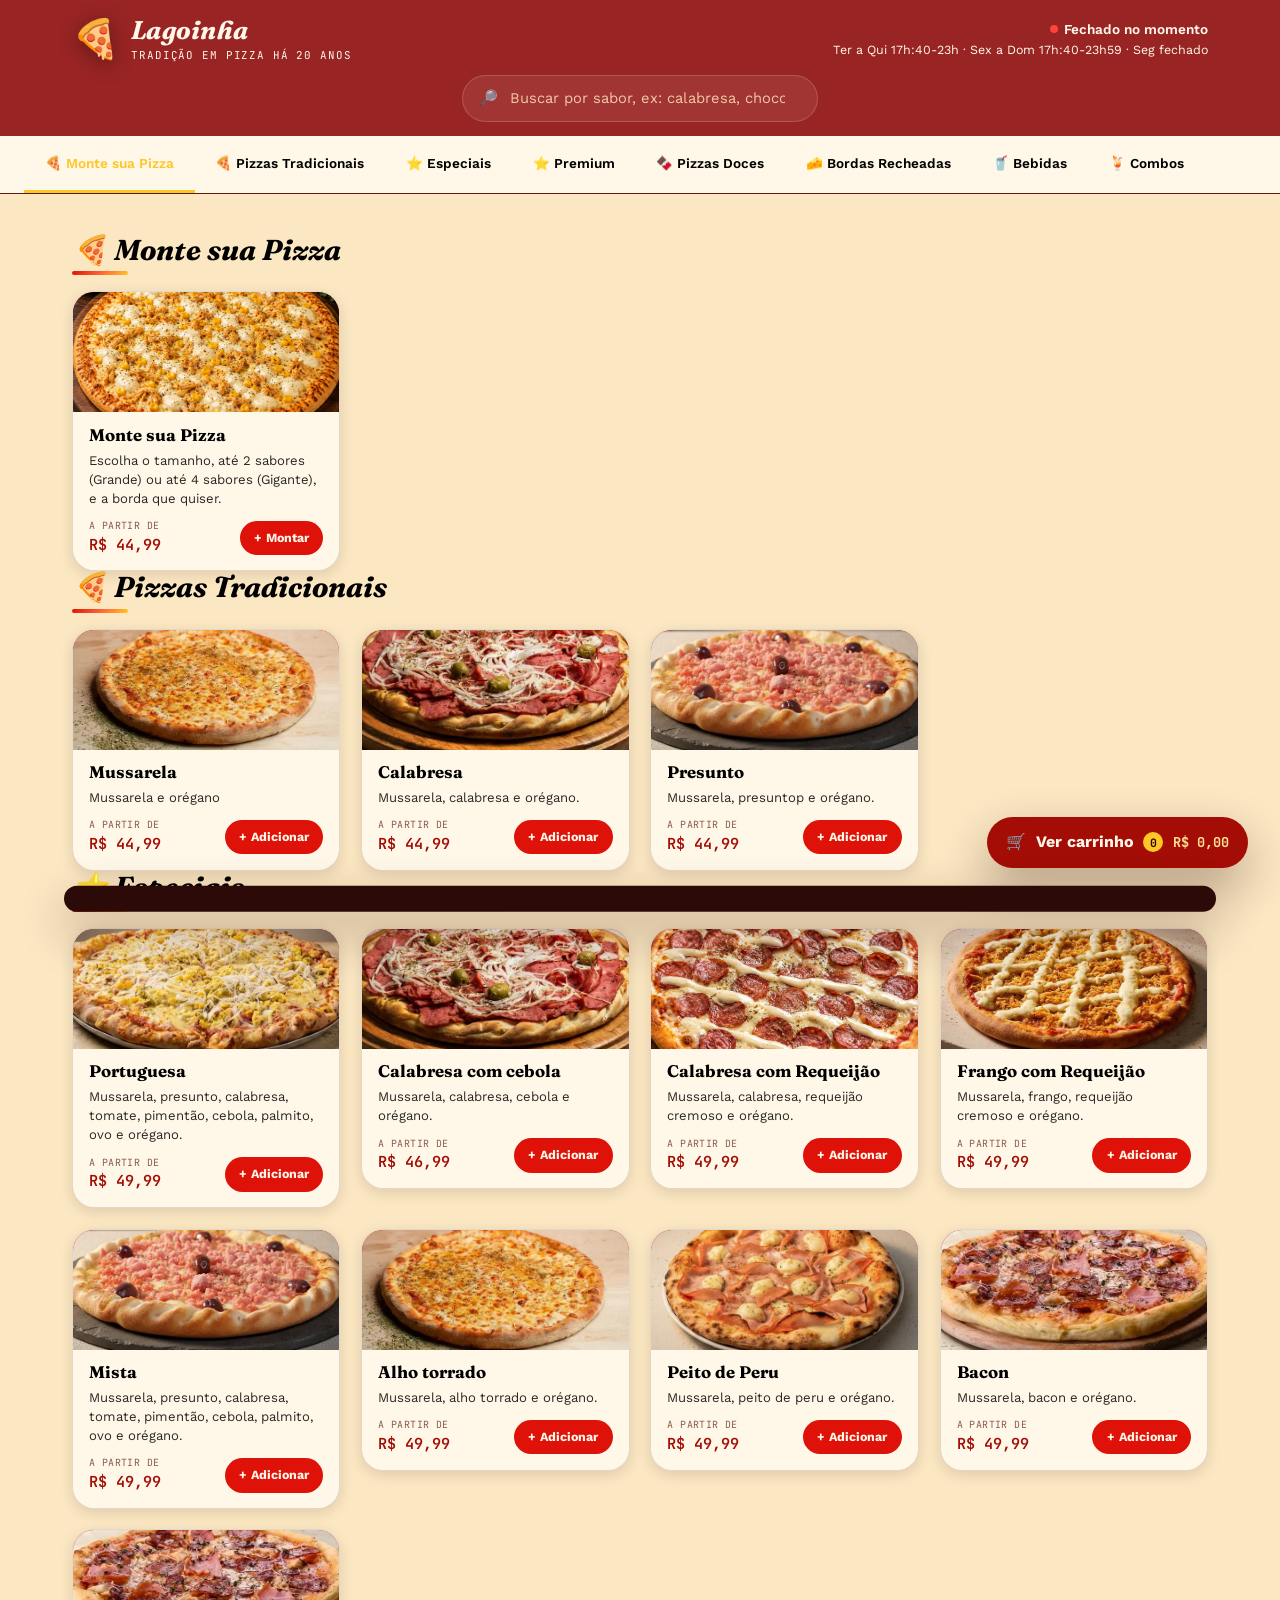
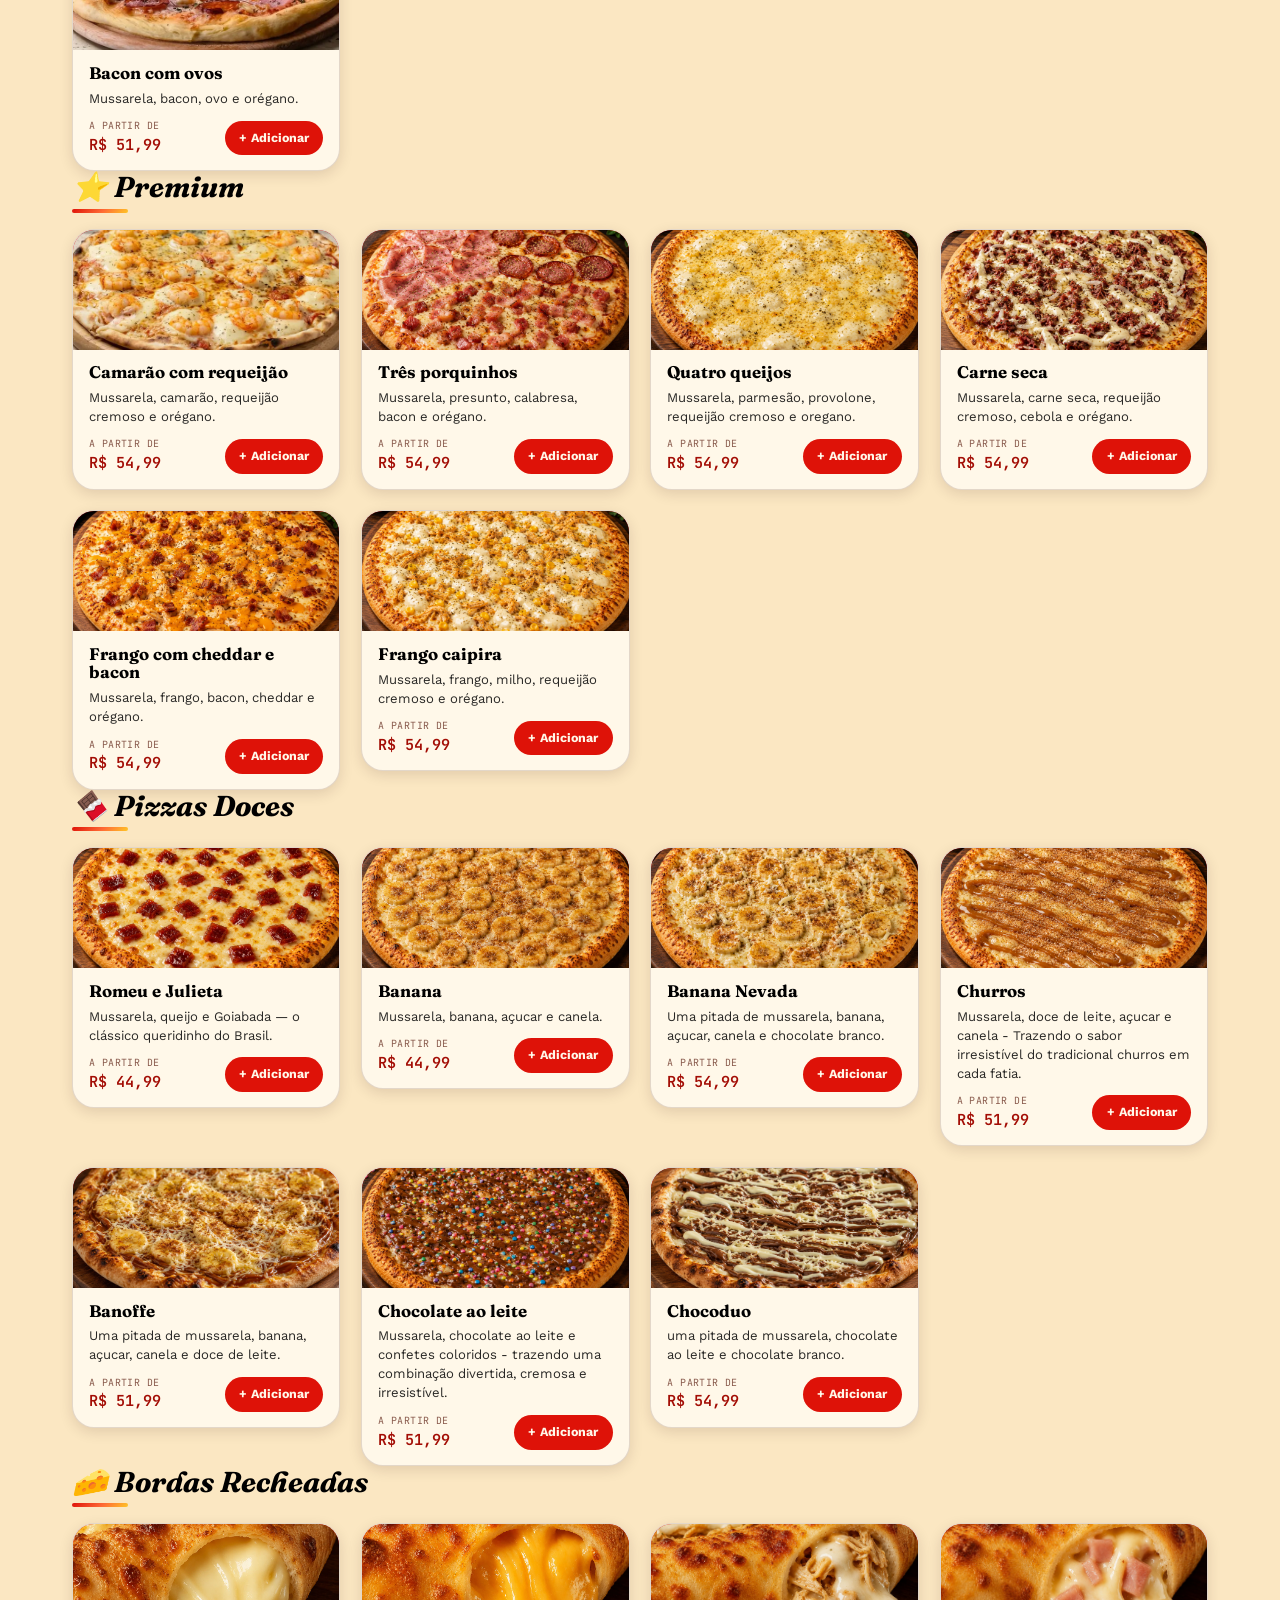
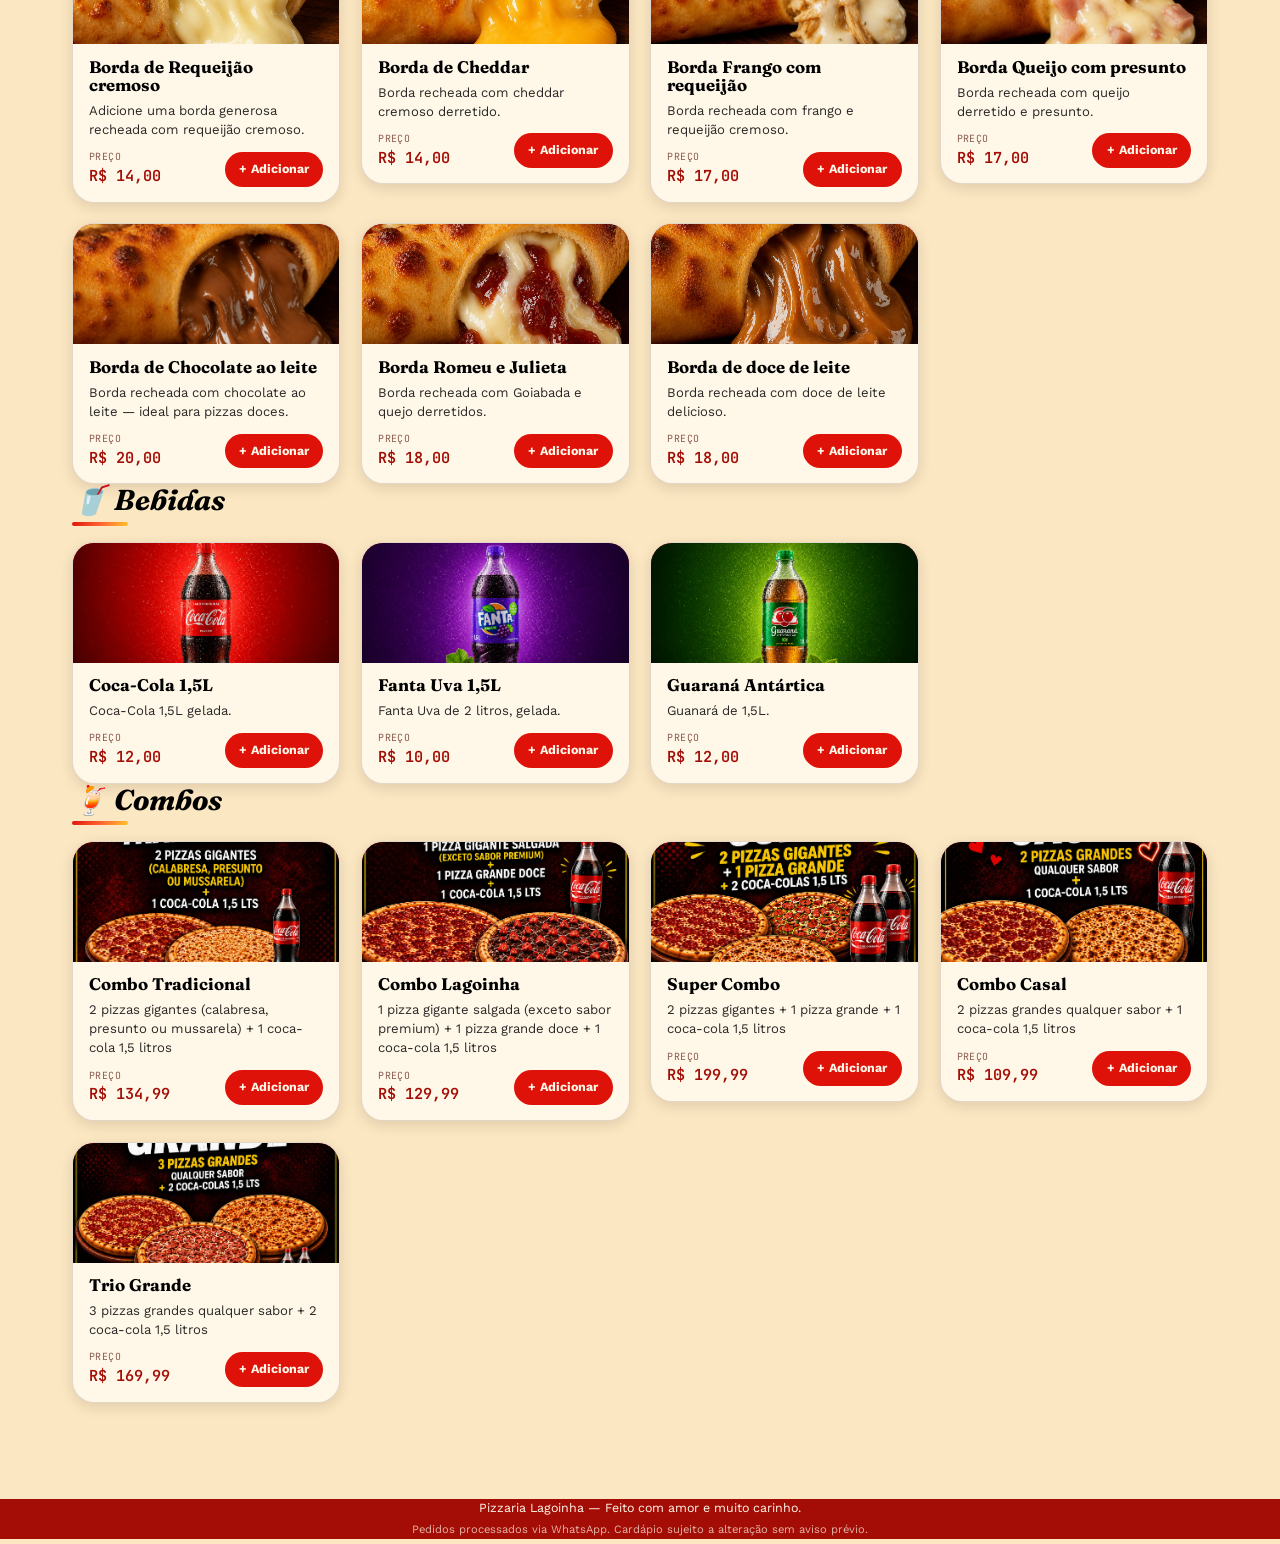
==== commit 021adede: "ajustes" ====
--- a/index.html
+++ b/index.html
@@ -37,7 +37,7 @@
           <span class="cabecalho__ponto-status" id="pontoStatus" aria-hidden="true"></span>
           <span id="textoStatus">Aberto agora</span>
         </p>
-        <p class="cabecalho__horario">Ter a Qui 18h-23h · Sex a Dom 18h-23h59 · Seg fechado</p>
+        <p class="cabecalho__horario">Ter a Qui 17h:40-23h · Sex a Dom 17h:40-23h59 · Seg fechado</p>
       </div>
     </div>
 
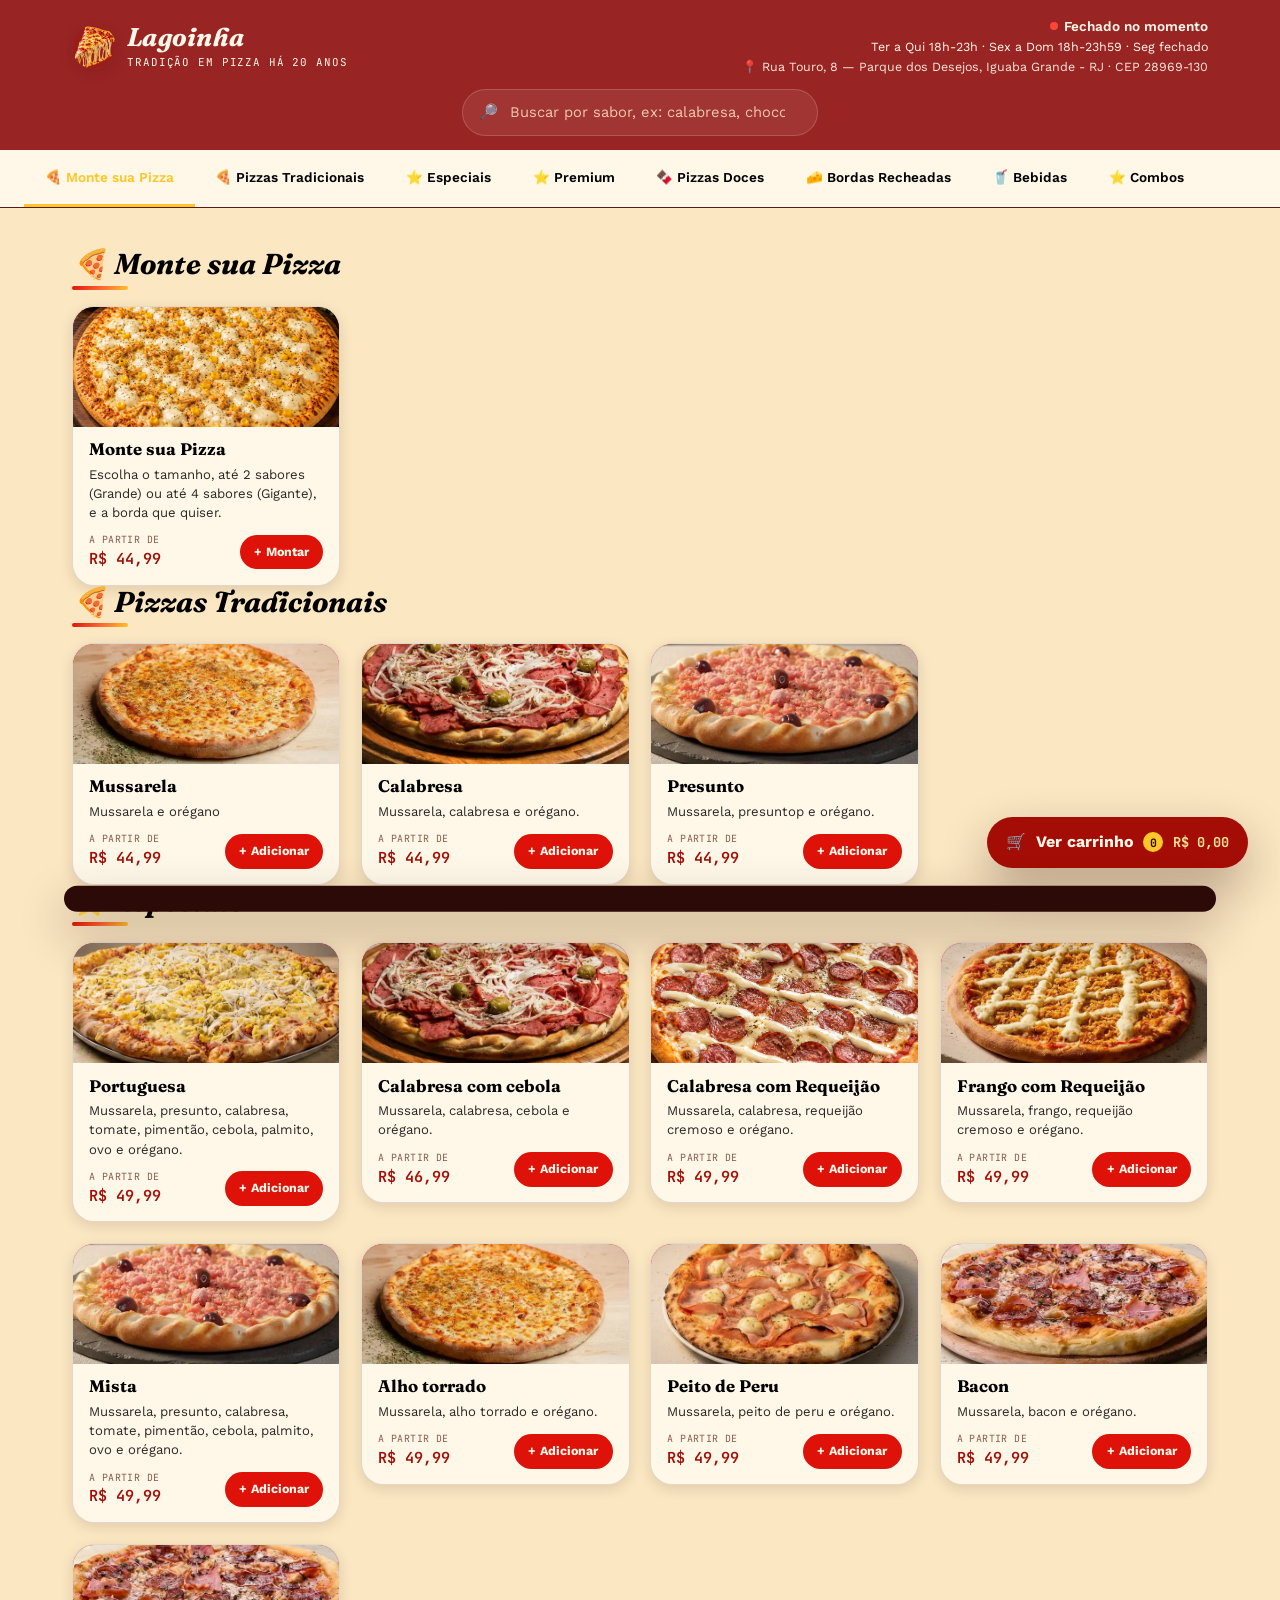
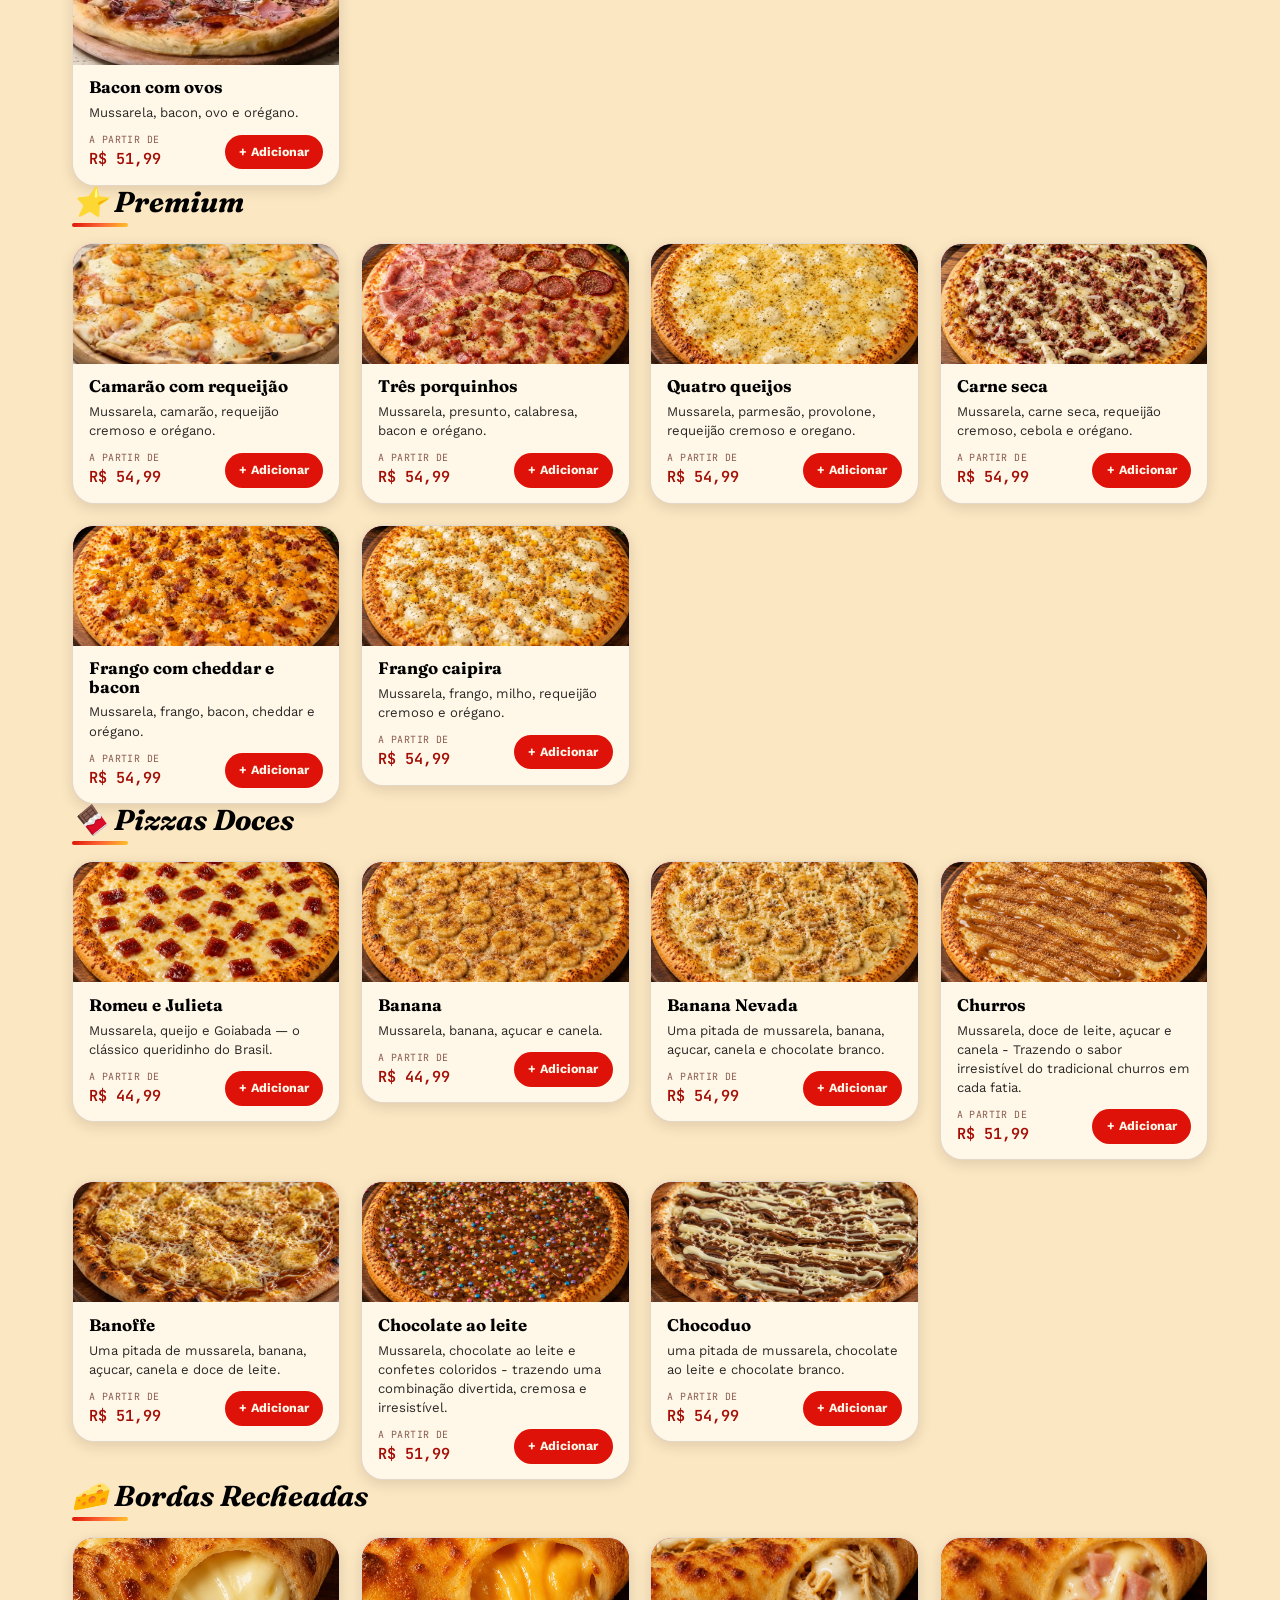
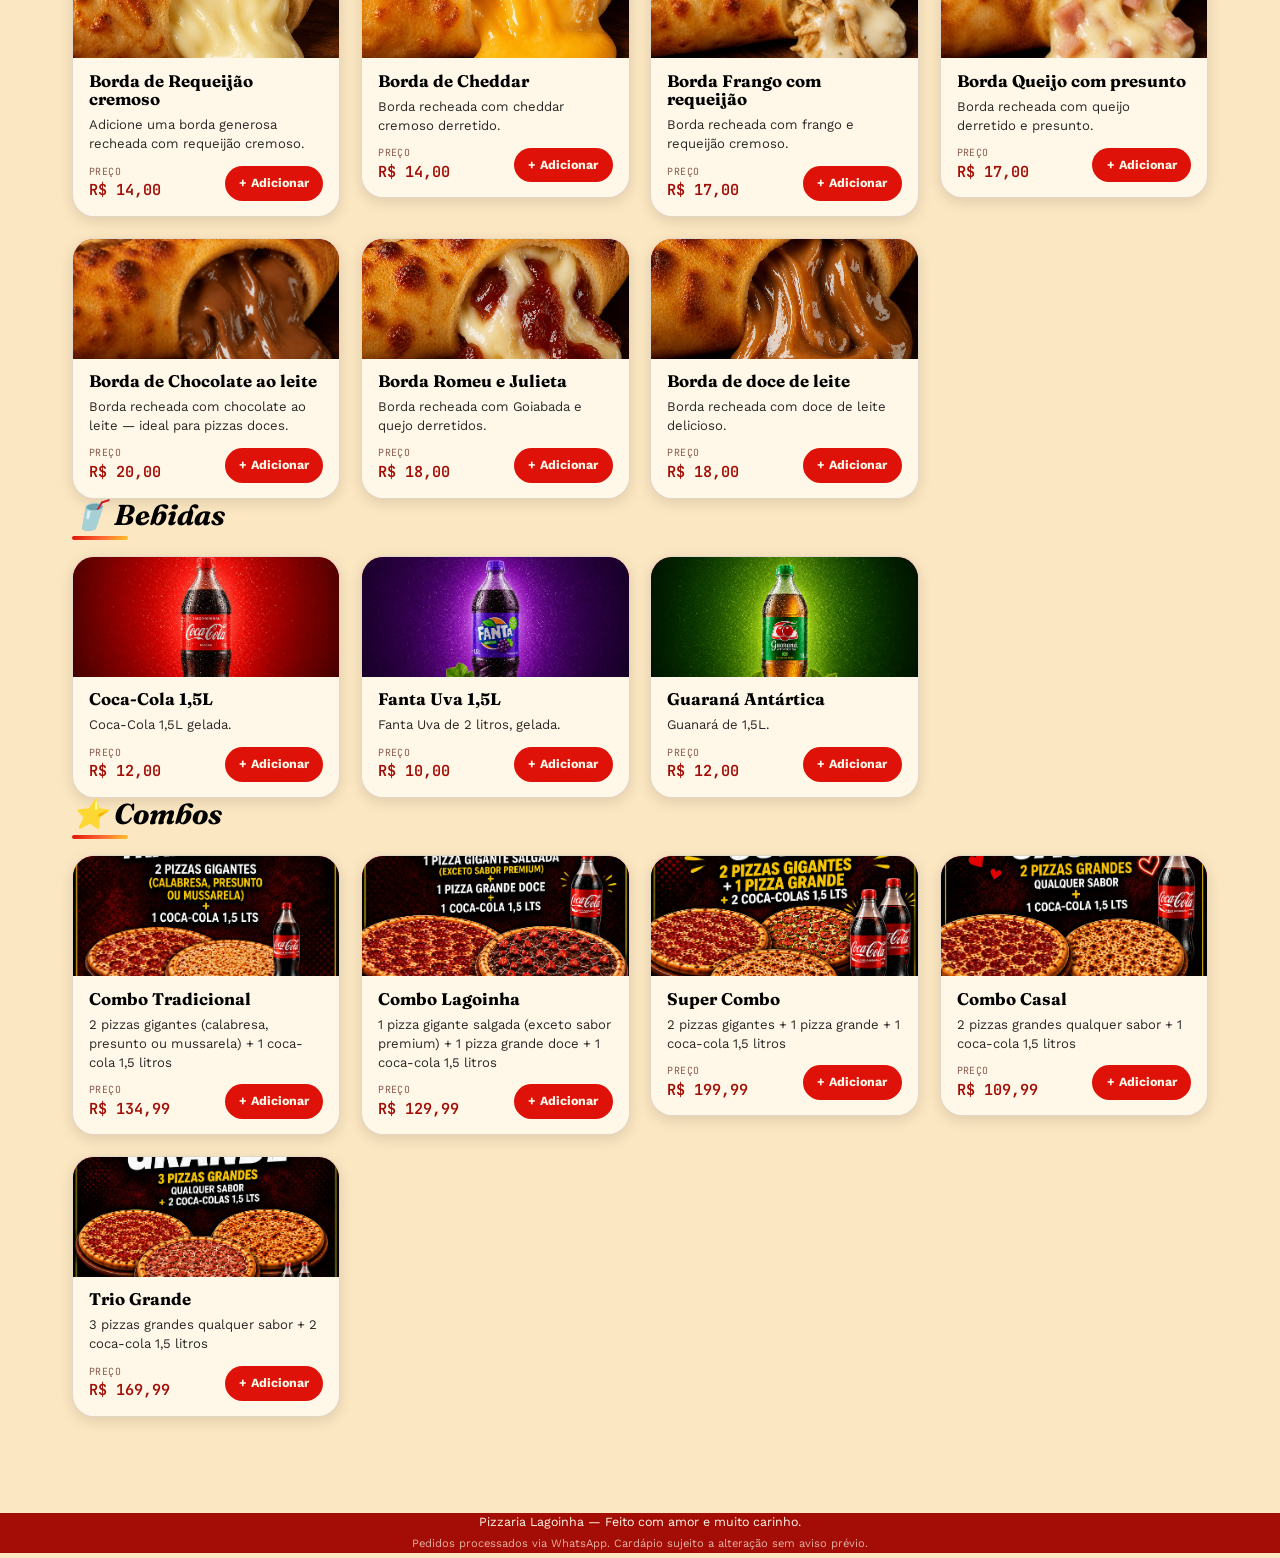
==== commit 4974a2eb: "ajustes de logo" ====
--- a/index.html
+++ b/index.html
@@ -11,7 +11,8 @@
   <link rel="preconnect" href="https://fonts.gstatic.com" crossorigin>
   <link rel="stylesheet" href="https://fonts.googleapis.com/css2?family=Fraunces:ital,opsz,wght@0,9..144,400;0,9..144,600;0,9..144,700;0,9..144,900;1,9..144,500;1,9..144,700&family=Work+Sans:wght@400;500;600;700;800&family=JetBrains+Mono:wght@400;600&display=swap">
 
-  <link rel="icon" href="data:image/svg+xml,<svg xmlns=%22http://www.w3.org/2000/svg%22 viewBox=%220 0 100 100%22><text y=%22.9em%22 font-size=%2290%22>🍕</text></svg>">
+  
+  <link rel="shortcut icon" href="imagens/favicon.jpg" type="image/x-icon">
 
   <link rel="stylesheet" href="style.css">
   <link rel="stylesheet" href="mobile.css">
@@ -25,7 +26,10 @@
   <div class="cabecalho__faixa-superior">
     <div class="cabecalho__conteudo container">
       <div class="cabecalho__marca">
-        <span class="cabecalho__logo" aria-hidden="true">🍕</span>
+        <figure class="cabecalho__logo">
+          <span class="cabecalho__logo-emoji" aria-hidden="true">🍕</span>
+          <img class="cabecalho__logo-foto" src="imagens/logo.jpg" alt="Logo da Pizzaria Lagoinha">
+        </figure>
         <hgroup class="cabecalho__textos">
           <h1 class="cabecalho__titulo">Lagoinha</h1>
           <p class="cabecalho__subtitulo">Tradição em pizza há 20 anos</p>
@@ -37,7 +41,10 @@
           <span class="cabecalho__ponto-status" id="pontoStatus" aria-hidden="true"></span>
           <span id="textoStatus">Aberto agora</span>
         </p>
-        <p class="cabecalho__horario">Ter a Qui 17h:40-23h · Sex a Dom 17h:40-23h59 · Seg fechado</p>
+        <p class="cabecalho__horario">Ter a Qui 18h-23h · Sex a Dom 18h-23h59 · Seg fechado</p>
+        <a class="cabecalho__endereco" href="https://www.google.com/maps/search/?api=1&query=Rua+Touro%2C+8%2C+Parque+dos+Desejos%2C+Iguaba+Grande+-+RJ%2C+28969-130" target="_blank" rel="noopener">
+          📍 Rua Touro, 8 — Parque dos Desejos, Iguaba Grande - RJ · CEP 28969-130
+        </a>
       </div>
     </div>
 
--- a/style.css
+++ b/style.css
@@ -189,9 +189,31 @@
 }
 
 .cabecalho__logo {
-  font-size: 2.4rem;
+  position: relative;
+  width: 44px;
+  height: 44px;
+  flex-shrink: 0;
+  border-radius: 50%;
+  overflow: hidden;
+  display: flex;
+  align-items: center;
+  justify-content: center;
+  background: rgba(255, 248, 233, 0.12);
+  box-shadow: var(--sombra-suave);
+}
+.cabecalho__logo-emoji {
+  font-size: 1.7rem;
   line-height: 1;
-  filter: drop-shadow(0 4px 10px rgba(0, 0, 0, 0.35));
+  position: relative;
+  z-index: 1;
+}
+.cabecalho__logo-foto {
+  position: absolute;
+  inset: 0;
+  width: 100%;
+  height: 100%;
+  object-fit: cover;
+  z-index: 2;
 }
 
 .cabecalho__textos {
@@ -251,6 +273,19 @@
 .cabecalho__horario {
   font-size: 0.78rem;
   color: var(--cor-texto-claro);
+}
+
+.cabecalho__endereco {
+  display: inline-block;
+  font-size: 0.78rem;
+  color: var(--cor-texto-claro);
+  text-decoration: none;
+  opacity: 0.92;
+  transition: opacity var(--transicao-rapida);
+}
+.cabecalho__endereco:hover {
+  opacity: 1;
+  text-decoration: underline;
 }
 
 .campo-busca {
@@ -796,15 +831,30 @@
   border-bottom: 1px solid var(--cor-borda);
   align-items: start;
 }
-.item-carrinho__emoji {
-  font-size: 1.6rem;
+.item-carrinho__foto-area {
+  position: relative;
+  width: 44px;
+  height: 44px;
+  flex-shrink: 0;
   background: var(--cor-creme-escuro);
   border-radius: var(--raio-sm);
-  width: 44px;
-  height: 44px;
+  overflow: hidden;
   display: flex;
   align-items: center;
   justify-content: center;
+}
+.item-carrinho__emoji-fallback {
+  font-size: 1.6rem;
+  position: relative;
+  z-index: 1;
+}
+.item-carrinho__foto {
+  position: absolute;
+  inset: 0;
+  width: 100%;
+  height: 100%;
+  object-fit: cover;
+  z-index: 2;
 }
 .item-carrinho__nome {
   font-weight: 700;
